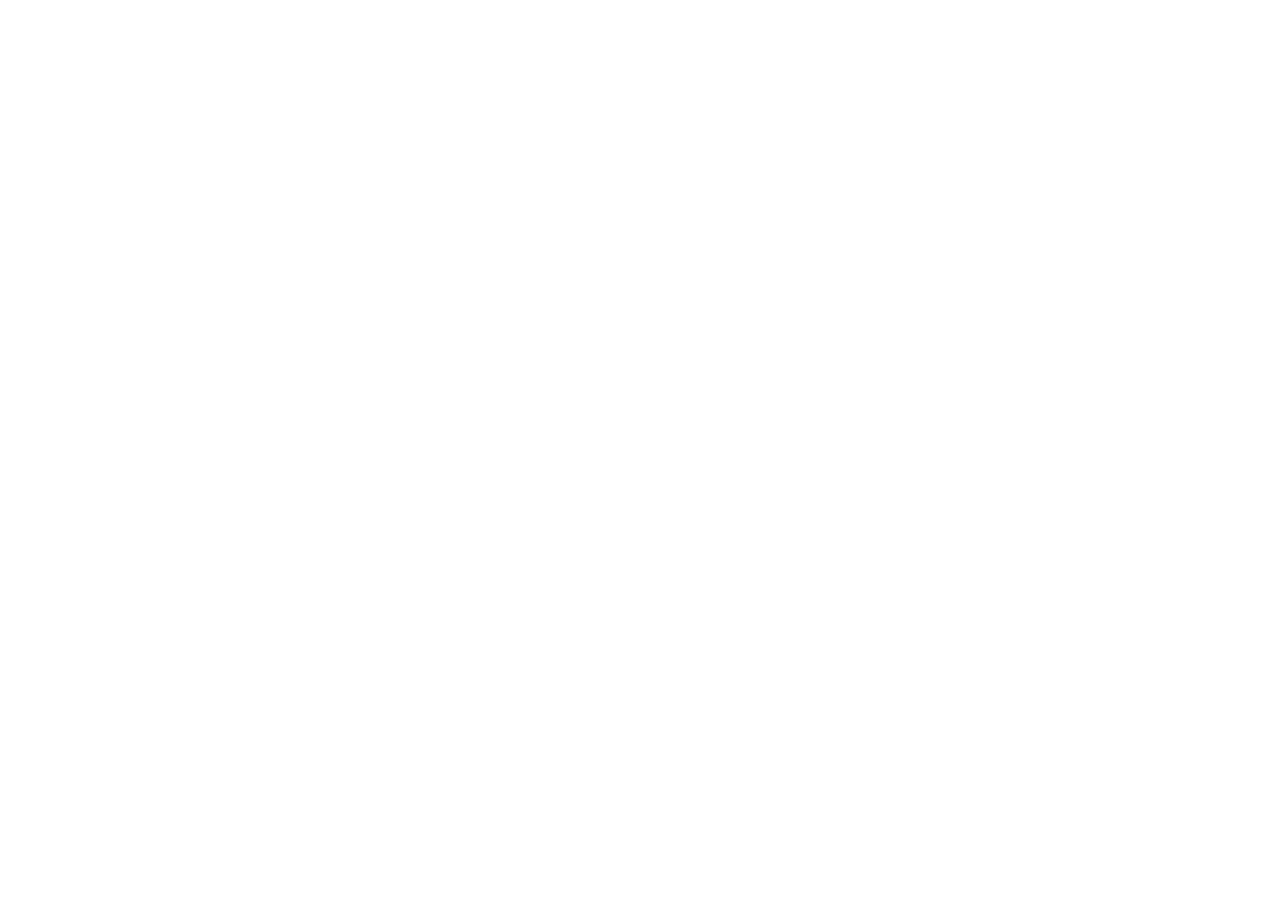
==== index.html @ 79f6e0a3 "init project" ====
<!DOCTYPE html>
<html lang="en">
<head>
    <meta charset="UTF-8">
    <meta name="viewport" content="width=device-width, initial-scale=1.0">
    <meta http-equiv="X-UA-Compatible" content="ie=edge">
    <title>Document</title>
</head>
<body>
    
</body>
</html>
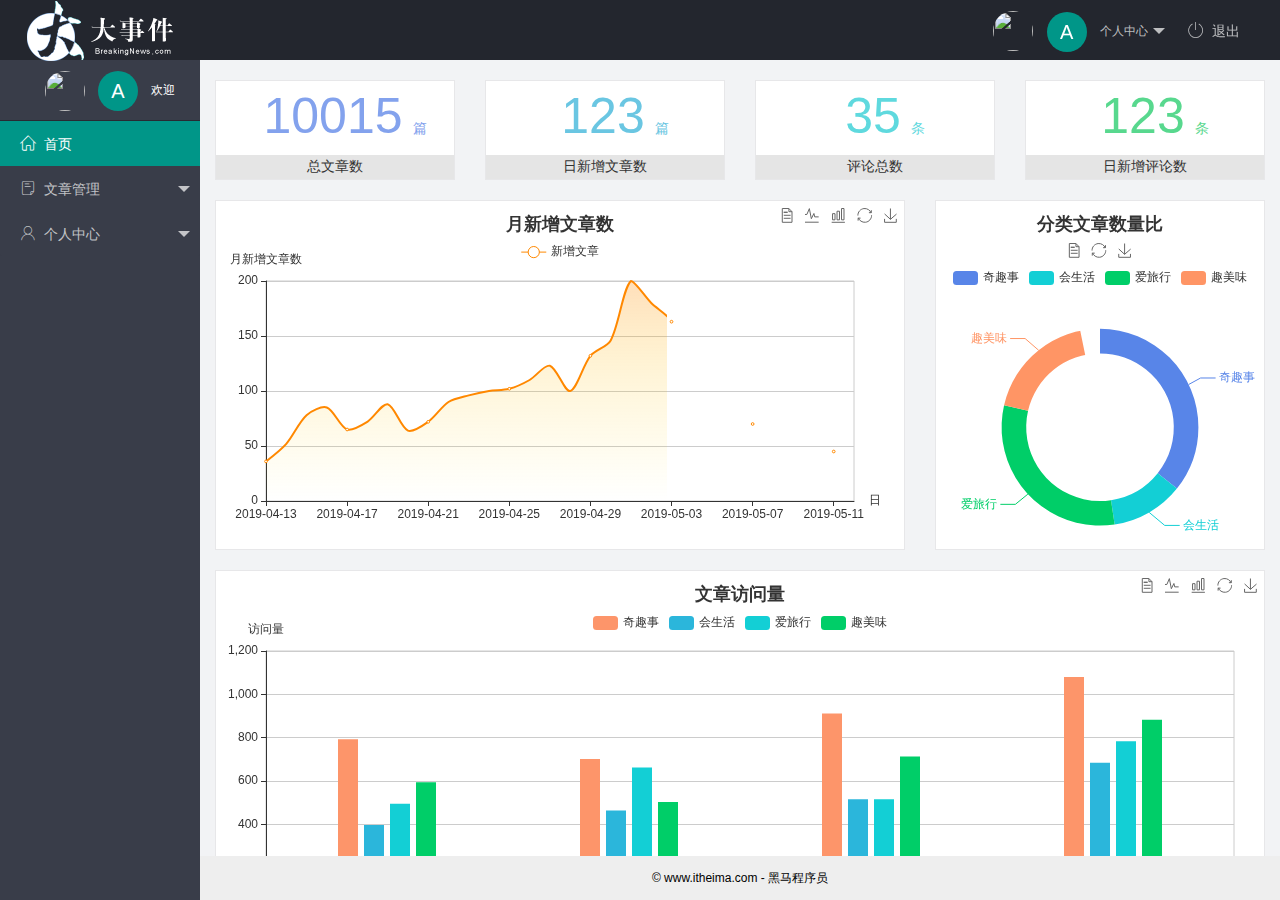
==== commit caa55658: "完成了主页功能的开发" ====
--- a/index.html
+++ b/index.html
@@ -1,12 +1,126 @@
 <!DOCTYPE html>
 <html lang="en">
+
 <head>
     <meta charset="UTF-8">
     <meta name="viewport" content="width=device-width, initial-scale=1.0">
     <meta http-equiv="X-UA-Compatible" content="ie=edge">
-    <title>Document</title>
+    <title>大事件-后台首页</title>
+    <!-- 导入layui的css样式 -->
+    <link rel="stylesheet" href="/assets/lib/layui/css/layui.css">
+    <!-- 导入fonts文件 -->
+    <link rel="stylesheet" href="/assets/fonts/iconfont.css">
+    <!-- 导入自己的css文件 -->
+    <link rel="stylesheet" href="/assets/css/index.css">
+
 </head>
-<body>
-    
+
+<body class="layui-layout-body">
+    <div class="layui-layout layui-layout-admin">
+        <div class="layui-header">
+            <div class="layui-logo">
+                <img src="/assets/images/logo.png" alt="" />
+            </div>
+            <!-- 头部区域（可配合layui已有的水平导航） -->
+            <ul class="layui-nav layui-layout-right">
+                <li class="layui-nav-item">
+                    <a href="javascript:;" class="userinfo">
+                        <img src="http://t.cn/RCzsdCq" class="layui-nav-img">
+                        <span class="text-avatar">A</span> 个人中心
+                    </a>
+                    <dl class="layui-nav-child">
+                        <dd><a href="">基本资料</a></dd>
+                        <dd><a href="">更换头像</a></dd>
+                        <dd><a href="">重置密码</a></dd>
+                    </dl>
+                </li>
+                <li class="layui-nav-item">
+                    <a href="JavaScript:;" id="btnLogout"><span class="iconfont icon-tuichu"></span>退出</a>
+                </li>
+            </ul>
+        </div>
+
+        <div class="layui-side layui-bg-black">
+            <div class="layui-side-scroll">
+                <div class="userinfo">
+                    <img src="http://t.cn/RCzsdCq" class="layui-nav-img">
+                    <span class="text-avatar">A</span>
+                    <span id="welcome">欢迎 </span>
+                </div>
+                <!-- 左侧导航区域（可配合layui已有的垂直导航） -->
+                <ul class="layui-nav layui-nav-tree" lay-shrink="all">
+                    <li class="layui-nav-item layui-this">
+                        <a href="/home/dashboard.html" target="fm">
+                            <span class="iconfont icon-home"></span>首页
+                        </a>
+                    </li>
+                    <li class="layui-nav-item">
+                        <a href="javascript:;">
+                            <span class="iconfont icon-16"></span>文章管理
+                        </a>
+                        <dl class="layui-nav-child">
+                            <dd>
+                                <a href="javascript:;">
+                                    <i class="layui-icon layui-icon-app"></i>文章类别
+                                </a>
+                            </dd>
+                            <dd>
+                                <a href="javascript:;">
+                                    <i class="layui-icon layui-icon-app"></i>文章类别
+                                </a>
+                            </dd>
+                            <dd>
+                                <a href="javascript:;">
+                                    <i class="layui-icon layui-icon-app"></i>发表文章
+                                </a>
+                            </dd>
+                        </dl>
+                    </li>
+                    <li class="layui-nav-item">
+                        <a href="javascript:;">
+                            <span class="iconfont icon-user"></span>个人中心
+                        </a>
+                        <dl class="layui-nav-child">
+                            <dd>
+                                <a href="javascript:;">
+                                    <i class="layui-icon layui-icon-app"></i>基本资料
+                                </a>
+                            </dd>
+                            <dd>
+                                <a href="javascript:;">
+                                    <i class="layui-icon layui-icon-app"></i>更换头像
+                                </a>
+                            </dd>
+                            <dd>
+                                <a href="javascript:;">
+                                    <i class="layui-icon layui-icon-app"></i>重置密码
+                                </a>
+                            </dd>
+                        </dl>
+                    </li>
+                </ul>
+            </div>
+        </div>
+
+        <div class="layui-body">
+            <!-- 内容主体区域 -->
+            <iframe name="fm" src="/home/dashboard.html" frameborder="0"></iframe>
+        </div>
+
+        <div class="layui-footer">
+            <!-- 底部固定区域 -->
+            © www.itheima.com - 黑马程序员
+        </div>
+    </div>
+
+    <!-- 导入layui的js文件 -->
+    <script src="/assets/lib/layui/layui.all.js"></script>
+    <!-- 导入jQuery文件 -->
+    <script src="/assets/lib/jquery.js"></script>
+    <!-- 导入自己封装的baseApi文件 -->
+    <script src="/assets/js/baseApi.js"></script>
+    <!-- 导入自己的js文件 -->
+    <script src="/assets/js/index.js"></script>
 </body>
+
 </html>--- a/assets/lib/layui/css/layui.css
+++ b/assets/lib/layui/css/layui.css
@@ -0,0 +1,2 @@
+/** layui-v2.5.5 MIT License By https://www.layui.com */
+ .layui-inline,img{display:inline-block;vertical-align:middle}h1,h2,h3,h4,h5,h6{font-weight:400}.layui-edge,.layui-header,.layui-inline,.layui-main{position:relative}.layui-body,.layui-edge,.layui-elip{overflow:hidden}.layui-btn,.layui-edge,.layui-inline,img{vertical-align:middle}.layui-btn,.layui-disabled,.layui-icon,.layui-unselect{-moz-user-select:none;-webkit-user-select:none;-ms-user-select:none}.layui-elip,.layui-form-checkbox span,.layui-form-pane .layui-form-label{text-overflow:ellipsis;white-space:nowrap}.layui-breadcrumb,.layui-tree-btnGroup{visibility:hidden}blockquote,body,button,dd,div,dl,dt,form,h1,h2,h3,h4,h5,h6,input,li,ol,p,pre,td,textarea,th,ul{margin:0;padding:0;-webkit-tap-highlight-color:rgba(0,0,0,0)}a:active,a:hover{outline:0}img{border:none}li{list-style:none}table{border-collapse:collapse;border-spacing:0}h4,h5,h6{font-size:100%}button,input,optgroup,option,select,textarea{font-family:inherit;font-size:inherit;font-style:inherit;font-weight:inherit;outline:0}pre{white-space:pre-wrap;white-space:-moz-pre-wrap;white-space:-pre-wrap;white-space:-o-pre-wrap;word-wrap:break-word}body{line-height:24px;font:14px Helvetica Neue,Helvetica,PingFang SC,Tahoma,Arial,sans-serif}hr{height:1px;margin:10px 0;border:0;clear:both}a{color:#333;text-decoration:none}a:hover{color:#777}a cite{font-style:normal;*cursor:pointer}.layui-border-box,.layui-border-box *{box-sizing:border-box}.layui-box,.layui-box *{box-sizing:content-box}.layui-clear{clear:both;*zoom:1}.layui-clear:after{content:'\20';clear:both;*zoom:1;display:block;height:0}.layui-inline{*display:inline;*zoom:1}.layui-edge{display:inline-block;width:0;height:0;border-width:6px;border-style:dashed;border-color:transparent}.layui-edge-top{top:-4px;border-bottom-color:#999;border-bottom-style:solid}.layui-edge-right{border-left-color:#999;border-left-style:solid}.layui-edge-bottom{top:2px;border-top-color:#999;border-top-style:solid}.layui-edge-left{border-right-color:#999;border-right-style:solid}.layui-disabled,.layui-disabled:hover{color:#d2d2d2!important;cursor:not-allowed!important}.layui-circle{border-radius:100%}.layui-show{display:block!important}.layui-hide{display:none!important}@font-face{font-family:layui-icon;src:url(../font/iconfont.eot?v=250);src:url(../font/iconfont.eot?v=250#iefix) format('embedded-opentype'),url(../font/iconfont.woff2?v=250) format('woff2'),url(../font/iconfont.woff?v=250) format('woff'),url(../font/iconfont.ttf?v=250) format('truetype'),url(../font/iconfont.svg?v=250#layui-icon) format('svg')}.layui-icon{font-family:layui-icon!important;font-size:16px;font-style:normal;-webkit-font-smoothing:antialiased;-moz-osx-font-smoothing:grayscale}.layui-icon-reply-fill:before{content:"\e611"}.layui-icon-set-fill:before{content:"\e614"}.layui-icon-menu-fill:before{content:"\e60f"}.layui-icon-search:before{content:"\e615"}.layui-icon-share:before{content:"\e641"}.layui-icon-set-sm:before{content:"\e620"}.layui-icon-engine:before{content:"\e628"}.layui-icon-close:before{content:"\1006"}.layui-icon-close-fill:before{content:"\1007"}.layui-icon-chart-screen:before{content:"\e629"}.layui-icon-star:before{content:"\e600"}.layui-icon-circle-dot:before{content:"\e617"}.layui-icon-chat:before{content:"\e606"}.layui-icon-release:before{content:"\e609"}.layui-icon-list:before{content:"\e60a"}.layui-icon-chart:before{content:"\e62c"}.layui-icon-ok-circle:before{content:"\1005"}.layui-icon-layim-theme:before{content:"\e61b"}.layui-icon-table:before{content:"\e62d"}.layui-icon-right:before{content:"\e602"}.layui-icon-left:before{content:"\e603"}.layui-icon-cart-simple:before{content:"\e698"}.layui-icon-face-cry:before{content:"\e69c"}.layui-icon-face-smile:before{content:"\e6af"}.layui-icon-survey:before{content:"\e6b2"}.layui-icon-tree:before{content:"\e62e"}.layui-icon-upload-circle:before{content:"\e62f"}.layui-icon-add-circle:before{content:"\e61f"}.layui-icon-download-circle:before{content:"\e601"}.layui-icon-templeate-1:before{content:"\e630"}.layui-icon-util:before{content:"\e631"}.layui-icon-face-surprised:before{content:"\e664"}.layui-icon-edit:before{content:"\e642"}.layui-icon-speaker:before{content:"\e645"}.layui-icon-down:before{content:"\e61a"}.layui-icon-file:before{content:"\e621"}.layui-icon-layouts:before{content:"\e632"}.layui-icon-rate-half:before{content:"\e6c9"}.layui-icon-add-circle-fine:before{content:"\e608"}.layui-icon-prev-circle:before{content:"\e633"}.layui-icon-read:before{content:"\e705"}.layui-icon-404:before{content:"\e61c"}.layui-icon-carousel:before{content:"\e634"}.layui-icon-help:before{content:"\e607"}.layui-icon-code-circle:before{content:"\e635"}.layui-icon-water:before{content:"\e636"}.layui-icon-username:before{content:"\e66f"}.layui-icon-find-fill:before{content:"\e670"}.layui-icon-about:before{content:"\e60b"}.layui-icon-location:before{content:"\e715"}.layui-icon-up:before{content:"\e619"}.layui-icon-pause:before{content:"\e651"}.layui-icon-date:before{content:"\e637"}.layui-icon-layim-uploadfile:before{content:"\e61d"}.layui-icon-delete:before{content:"\e640"}.layui-icon-play:before{content:"\e652"}.layui-icon-top:before{content:"\e604"}.layui-icon-friends:before{content:"\e612"}.layui-icon-refresh-3:before{content:"\e9aa"}.layui-icon-ok:before{content:"\e605"}.layui-icon-layer:before{content:"\e638"}.layui-icon-face-smile-fine:before{content:"\e60c"}.layui-icon-dollar:before{content:"\e659"}.layui-icon-group:before{content:"\e613"}.layui-icon-layim-download:before{content:"\e61e"}.layui-icon-picture-fine:before{content:"\e60d"}.layui-icon-link:before{content:"\e64c"}.layui-icon-diamond:before{content:"\e735"}.layui-icon-log:before{content:"\e60e"}.layui-icon-rate-solid:before{content:"\e67a"}.layui-icon-fonts-del:before{content:"\e64f"}.layui-icon-unlink:before{content:"\e64d"}.layui-icon-fonts-clear:before{content:"\e639"}.layui-icon-triangle-r:before{content:"\e623"}.layui-icon-circle:before{content:"\e63f"}.layui-icon-radio:before{content:"\e643"}.layui-icon-align-center:before{content:"\e647"}.layui-icon-align-right:before{content:"\e648"}.layui-icon-align-left:before{content:"\e649"}.layui-icon-loading-1:before{content:"\e63e"}.layui-icon-return:before{content:"\e65c"}.layui-icon-fonts-strong:before{content:"\e62b"}.layui-icon-upload:before{content:"\e67c"}.layui-icon-dialogue:before{content:"\e63a"}.layui-icon-video:before{content:"\e6ed"}.layui-icon-headset:before{content:"\e6fc"}.layui-icon-cellphone-fine:before{content:"\e63b"}.layui-icon-add-1:before{content:"\e654"}.layui-icon-face-smile-b:before{content:"\e650"}.layui-icon-fonts-html:before{content:"\e64b"}.layui-icon-form:before{content:"\e63c"}.layui-icon-cart:before{content:"\e657"}.layui-icon-camera-fill:before{content:"\e65d"}.layui-icon-tabs:before{content:"\e62a"}.layui-icon-fonts-code:before{content:"\e64e"}.layui-icon-fire:before{content:"\e756"}.layui-icon-set:before{content:"\e716"}.layui-icon-fonts-u:before{content:"\e646"}.layui-icon-triangle-d:before{content:"\e625"}.layui-icon-tips:before{content:"\e702"}.layui-icon-picture:before{content:"\e64a"}.layui-icon-more-vertical:before{content:"\e671"}.layui-icon-flag:before{content:"\e66c"}.layui-icon-loading:before{content:"\e63d"}.layui-icon-fonts-i:before{content:"\e644"}.layui-icon-refresh-1:before{content:"\e666"}.layui-icon-rmb:before{content:"\e65e"}.layui-icon-home:before{content:"\e68e"}.layui-icon-user:before{content:"\e770"}.layui-icon-notice:before{content:"\e667"}.layui-icon-login-weibo:before{content:"\e675"}.layui-icon-voice:before{content:"\e688"}.layui-icon-upload-drag:before{content:"\e681"}.layui-icon-login-qq:before{content:"\e676"}.layui-icon-snowflake:before{content:"\e6b1"}.layui-icon-file-b:before{content:"\e655"}.layui-icon-template:before{content:"\e663"}.layui-icon-auz:before{content:"\e672"}.layui-icon-console:before{content:"\e665"}.layui-icon-app:before{content:"\e653"}.layui-icon-prev:before{content:"\e65a"}.layui-icon-website:before{content:"\e7ae"}.layui-icon-next:before{content:"\e65b"}.layui-icon-component:before{content:"\e857"}.layui-icon-more:before{content:"\e65f"}.layui-icon-login-wechat:before{content:"\e677"}.layui-icon-shrink-right:before{content:"\e668"}.layui-icon-spread-left:before{content:"\e66b"}.layui-icon-camera:before{content:"\e660"}.layui-icon-note:before{content:"\e66e"}.layui-icon-refresh:before{content:"\e669"}.layui-icon-female:before{content:"\e661"}.layui-icon-male:before{content:"\e662"}.layui-icon-password:before{content:"\e673"}.layui-icon-senior:before{content:"\e674"}.layui-icon-theme:before{content:"\e66a"}.layui-icon-tread:before{content:"\e6c5"}.layui-icon-praise:before{content:"\e6c6"}.layui-icon-star-fill:before{content:"\e658"}.layui-icon-rate:before{content:"\e67b"}.layui-icon-template-1:before{content:"\e656"}.layui-icon-vercode:before{content:"\e679"}.layui-icon-cellphone:before{content:"\e678"}.layui-icon-screen-full:before{content:"\e622"}.layui-icon-screen-restore:before{content:"\e758"}.layui-icon-cols:before{content:"\e610"}.layui-icon-export:before{content:"\e67d"}.layui-icon-print:before{content:"\e66d"}.layui-icon-slider:before{content:"\e714"}.layui-icon-addition:before{content:"\e624"}.layui-icon-subtraction:before{content:"\e67e"}.layui-icon-service:before{content:"\e626"}.layui-icon-transfer:before{content:"\e691"}.layui-main{width:1140px;margin:0 auto}.layui-header{z-index:1000;height:60px}.layui-header a:hover{transition:all .5s;-webkit-transition:all .5s}.layui-side{position:fixed;left:0;top:0;bottom:0;z-index:999;width:200px;overflow-x:hidden}.layui-side-scroll{position:relative;width:220px;height:100%;overflow-x:hidden}.layui-body{position:absolute;left:200px;right:0;top:0;bottom:0;z-index:998;width:auto;overflow-y:auto;box-sizing:border-box}.layui-layout-body{overflow:hidden}.layui-layout-admin .layui-header{background-color:#23262E}.layui-layout-admin .layui-side{top:60px;width:200px;overflow-x:hidden}.layui-layout-admin .layui-body{position:fixed;top:60px;bottom:44px}.layui-layout-admin .layui-main{width:auto;margin:0 15px}.layui-layout-admin .layui-footer{position:fixed;left:200px;right:0;bottom:0;height:44px;line-height:44px;padding:0 15px;background-color:#eee}.layui-layout-admin .layui-logo{position:absolute;left:0;top:0;width:200px;height:100%;line-height:60px;text-align:center;color:#009688;font-size:16px}.layui-layout-admin .layui-header .layui-nav{background:0 0}.layui-layout-left{position:absolute!important;left:200px;top:0}.layui-layout-right{position:absolute!important;right:0;top:0}.layui-container{position:relative;margin:0 auto;padding:0 15px;box-sizing:border-box}.layui-fluid{position:relative;margin:0 auto;padding:0 15px}.layui-row:after,.layui-row:before{content:'';display:block;clear:both}.layui-col-lg1,.layui-col-lg10,.layui-col-lg11,.layui-col-lg12,.layui-col-lg2,.layui-col-lg3,.layui-col-lg4,.layui-col-lg5,.layui-col-lg6,.layui-col-lg7,.layui-col-lg8,.layui-col-lg9,.layui-col-md1,.layui-col-md10,.layui-col-md11,.layui-col-md12,.layui-col-md2,.layui-col-md3,.layui-col-md4,.layui-col-md5,.layui-col-md6,.layui-col-md7,.layui-col-md8,.layui-col-md9,.layui-col-sm1,.layui-col-sm10,.layui-col-sm11,.layui-col-sm12,.layui-col-sm2,.layui-col-sm3,.layui-col-sm4,.layui-col-sm5,.layui-col-sm6,.layui-col-sm7,.layui-col-sm8,.layui-col-sm9,.layui-col-xs1,.layui-col-xs10,.layui-col-xs11,.layui-col-xs12,.layui-col-xs2,.layui-col-xs3,.layui-col-xs4,.layui-col-xs5,.layui-col-xs6,.layui-col-xs7,.layui-col-xs8,.layui-col-xs9{position:relative;display:block;box-sizing:border-box}.layui-col-xs1,.layui-col-xs10,.layui-col-xs11,.layui-col-xs12,.layui-col-xs2,.layui-col-xs3,.layui-col-xs4,.layui-col-xs5,.layui-col-xs6,.layui-col-xs7,.layui-col-xs8,.layui-col-xs9{float:left}.layui-col-xs1{width:8.33333333%}.layui-col-xs2{width:16.66666667%}.layui-col-xs3{width:25%}.layui-col-xs4{width:33.33333333%}.layui-col-xs5{width:41.66666667%}.layui-col-xs6{width:50%}.layui-col-xs7{width:58.33333333%}.layui-col-xs8{width:66.66666667%}.layui-col-xs9{width:75%}.layui-col-xs10{width:83.33333333%}.layui-col-xs11{width:91.66666667%}.layui-col-xs12{width:100%}.layui-col-xs-offset1{margin-left:8.33333333%}.layui-col-xs-offset2{margin-left:16.66666667%}.layui-col-xs-offset3{margin-left:25%}.layui-col-xs-offset4{margin-left:33.33333333%}.layui-col-xs-offset5{margin-left:41.66666667%}.layui-col-xs-offset6{margin-left:50%}.layui-col-xs-offset7{margin-left:58.33333333%}.layui-col-xs-offset8{margin-left:66.66666667%}.layui-col-xs-offset9{margin-left:75%}.layui-col-xs-offset10{margin-left:83.33333333%}.layui-col-xs-offset11{margin-left:91.66666667%}.layui-col-xs-offset12{margin-left:100%}@media screen and (max-width:768px){.layui-hide-xs{display:none!important}.layui-show-xs-block{display:block!important}.layui-show-xs-inline{display:inline!important}.layui-show-xs-inline-block{display:inline-block!important}}@media screen and (min-width:768px){.layui-container{width:750px}.layui-hide-sm{display:none!important}.layui-show-sm-block{display:block!important}.layui-show-sm-inline{display:inline!important}.layui-show-sm-inline-block{display:inline-block!important}.layui-col-sm1,.layui-col-sm10,.layui-col-sm11,.layui-col-sm12,.layui-col-sm2,.layui-col-sm3,.layui-col-sm4,.layui-col-sm5,.layui-col-sm6,.layui-col-sm7,.layui-col-sm8,.layui-col-sm9{float:left}.layui-col-sm1{width:8.33333333%}.layui-col-sm2{width:16.66666667%}.layui-col-sm3{width:25%}.layui-col-sm4{width:33.33333333%}.layui-col-sm5{width:41.66666667%}.layui-col-sm6{width:50%}.layui-col-sm7{width:58.33333333%}.layui-col-sm8{width:66.66666667%}.layui-col-sm9{width:75%}.layui-col-sm10{width:83.33333333%}.layui-col-sm11{width:91.66666667%}.layui-col-sm12{width:100%}.layui-col-sm-offset1{margin-left:8.33333333%}.layui-col-sm-offset2{margin-left:16.66666667%}.layui-col-sm-offset3{margin-left:25%}.layui-col-sm-offset4{margin-left:33.33333333%}.layui-col-sm-offset5{margin-left:41.66666667%}.layui-col-sm-offset6{margin-left:50%}.layui-col-sm-offset7{margin-left:58.33333333%}.layui-col-sm-offset8{margin-left:66.66666667%}.layui-col-sm-offset9{margin-left:75%}.layui-col-sm-offset10{margin-left:83.33333333%}.layui-col-sm-offset11{margin-left:91.66666667%}.layui-col-sm-offset12{margin-left:100%}}@media screen and (min-width:992px){.layui-container{width:970px}.layui-hide-md{display:none!important}.layui-show-md-block{display:block!important}.layui-show-md-inline{display:inline!important}.layui-show-md-inline-block{display:inline-block!important}.layui-col-md1,.layui-col-md10,.layui-col-md11,.layui-col-md12,.layui-col-md2,.layui-col-md3,.layui-col-md4,.layui-col-md5,.layui-col-md6,.layui-col-md7,.layui-col-md8,.layui-col-md9{float:left}.layui-col-md1{width:8.33333333%}.layui-col-md2{width:16.66666667%}.layui-col-md3{width:25%}.layui-col-md4{width:33.33333333%}.layui-col-md5{width:41.66666667%}.layui-col-md6{width:50%}.layui-col-md7{width:58.33333333%}.layui-col-md8{width:66.66666667%}.layui-col-md9{width:75%}.layui-col-md10{width:83.33333333%}.layui-col-md11{width:91.66666667%}.layui-col-md12{width:100%}.layui-col-md-offset1{margin-left:8.33333333%}.layui-col-md-offset2{margin-left:16.66666667%}.layui-col-md-offset3{margin-left:25%}.layui-col-md-offset4{margin-left:33.33333333%}.layui-col-md-offset5{margin-left:41.66666667%}.layui-col-md-offset6{margin-left:50%}.layui-col-md-offset7{margin-left:58.33333333%}.layui-col-md-offset8{margin-left:66.66666667%}.layui-col-md-offset9{margin-left:75%}.layui-col-md-offset10{margin-left:83.33333333%}.layui-col-md-offset11{margin-left:91.66666667%}.layui-col-md-offset12{margin-left:100%}}@media screen and (min-width:1200px){.layui-container{width:1170px}.layui-hide-lg{display:none!important}.layui-show-lg-block{display:block!important}.layui-show-lg-inline{display:inline!important}.layui-show-lg-inline-block{display:inline-block!important}.layui-col-lg1,.layui-col-lg10,.layui-col-lg11,.layui-col-lg12,.layui-col-lg2,.layui-col-lg3,.layui-col-lg4,.layui-col-lg5,.layui-col-lg6,.layui-col-lg7,.layui-col-lg8,.layui-col-lg9{float:left}.layui-col-lg1{width:8.33333333%}.layui-col-lg2{width:16.66666667%}.layui-col-lg3{width:25%}.layui-col-lg4{width:33.33333333%}.layui-col-lg5{width:41.66666667%}.layui-col-lg6{width:50%}.layui-col-lg7{width:58.33333333%}.layui-col-lg8{width:66.66666667%}.layui-col-lg9{width:75%}.layui-col-lg10{width:83.33333333%}.layui-col-lg11{width:91.66666667%}.layui-col-lg12{width:100%}.layui-col-lg-offset1{margin-left:8.33333333%}.layui-col-lg-offset2{margin-left:16.66666667%}.layui-col-lg-offset3{margin-left:25%}.layui-col-lg-offset4{margin-left:33.33333333%}.layui-col-lg-offset5{margin-left:41.66666667%}.layui-col-lg-offset6{margin-left:50%}.layui-col-lg-offset7{margin-left:58.33333333%}.layui-col-lg-offset8{margin-left:66.66666667%}.layui-col-lg-offset9{margin-left:75%}.layui-col-lg-offset10{margin-left:83.33333333%}.layui-col-lg-offset11{margin-left:91.66666667%}.layui-col-lg-offset12{margin-left:100%}}.layui-col-space1{margin:-.5px}.layui-col-space1>*{padding:.5px}.layui-col-space3{margin:-1.5px}.layui-col-space3>*{padding:1.5px}.layui-col-space5{margin:-2.5px}.layui-col-space5>*{padding:2.5px}.layui-col-space8{margin:-3.5px}.layui-col-space8>*{padding:3.5px}.layui-col-space10{margin:-5px}.layui-col-space10>*{padding:5px}.layui-col-space12{margin:-6px}.layui-col-space12>*{padding:6px}.layui-col-space15{margin:-7.5px}.layui-col-space15>*{padding:7.5px}.layui-col-space18{margin:-9px}.layui-col-space18>*{padding:9px}.layui-col-space20{margin:-10px}.layui-col-space20>*{padding:10px}.layui-col-space22{margin:-11px}.layui-col-space22>*{padding:11px}.layui-col-space25{margin:-12.5px}.layui-col-space25>*{padding:12.5px}.layui-col-space30{margin:-15px}.layui-col-space30>*{padding:15px}.layui-btn,.layui-input,.layui-select,.layui-textarea,.layui-upload-button{outline:0;-webkit-appearance:none;transition:all .3s;-webkit-transition:all .3s;box-sizing:border-box}.layui-elem-quote{margin-bottom:10px;padding:15px;line-height:22px;border-left:5px solid #009688;border-radius:0 2px 2px 0;background-color:#f2f2f2}.layui-quote-nm{border-style:solid;border-width:1px 1px 1px 5px;background:0 0}.layui-elem-field{margin-bottom:10px;padding:0;border-width:1px;border-style:solid}.layui-elem-field legend{margin-left:20px;padding:0 10px;font-size:20px;font-weight:300}.layui-field-title{margin:10px 0 20px;border-width:1px 0 0}.layui-field-box{padding:10px 15px}.layui-field-title .layui-field-box{padding:10px 0}.layui-progress{position:relative;height:6px;border-radius:20px;background-color:#e2e2e2}.layui-progress-bar{position:absolute;left:0;top:0;width:0;max-width:100%;height:6px;border-radius:20px;text-align:right;background-color:#5FB878;transition:all .3s;-webkit-transition:all .3s}.layui-progress-big,.layui-progress-big .layui-progress-bar{height:18px;line-height:18px}.layui-progress-text{position:relative;top:-20px;line-height:18px;font-size:12px;color:#666}.layui-progress-big .layui-progress-text{position:static;padding:0 10px;color:#fff}.layui-collapse{border-width:1px;border-style:solid;border-radius:2px}.layui-colla-content,.layui-colla-item{border-top-width:1px;border-top-style:solid}.layui-colla-item:first-child{border-top:none}.layui-colla-title{position:relative;height:42px;line-height:42px;padding:0 15px 0 35px;color:#333;background-color:#f2f2f2;cursor:pointer;font-size:14px;overflow:hidden}.layui-colla-content{display:none;padding:10px 15px;line-height:22px;color:#666}.layui-colla-icon{position:absolute;left:15px;top:0;font-size:14px}.layui-card{margin-bottom:15px;border-radius:2px;background-color:#fff;box-shadow:0 1px 2px 0 rgba(0,0,0,.05)}.layui-card:last-child{margin-bottom:0}.layui-card-header{position:relative;height:42px;line-height:42px;padding:0 15px;border-bottom:1px solid #f6f6f6;color:#333;border-radius:2px 2px 0 0;font-size:14px}.layui-bg-black,.layui-bg-blue,.layui-bg-cyan,.layui-bg-green,.layui-bg-orange,.layui-bg-red{color:#fff!important}.layui-card-body{position:relative;padding:10px 15px;line-height:24px}.layui-card-body[pad15]{padding:15px}.layui-card-body[pad20]{padding:20px}.layui-card-body .layui-table{margin:5px 0}.layui-card .layui-tab{margin:0}.layui-panel-window{position:relative;padding:15px;border-radius:0;border-top:5px solid #E6E6E6;background-color:#fff}.layui-auxiliar-moving{position:fixed;left:0;right:0;top:0;bottom:0;width:100%;height:100%;background:0 0;z-index:9999999999}.layui-form-label,.layui-form-mid,.layui-form-select,.layui-input-block,.layui-input-inline,.layui-textarea{position:relative}.layui-bg-red{background-color:#FF5722!important}.layui-bg-orange{background-color:#FFB800!important}.layui-bg-green{background-color:#009688!important}.layui-bg-cyan{background-color:#2F4056!important}.layui-bg-blue{background-color:#1E9FFF!important}.layui-bg-black{background-color:#393D49!important}.layui-bg-gray{background-color:#eee!important;color:#666!important}.layui-badge-rim,.layui-colla-content,.layui-colla-item,.layui-collapse,.layui-elem-field,.layui-form-pane .layui-form-item[pane],.layui-form-pane .layui-form-label,.layui-input,.layui-layedit,.layui-layedit-tool,.layui-quote-nm,.layui-select,.layui-tab-bar,.layui-tab-card,.layui-tab-title,.layui-tab-title .layui-this:after,.layui-textarea{border-color:#e6e6e6}.layui-timeline-item:before,hr{background-color:#e6e6e6}.layui-text{line-height:22px;font-size:14px;color:#666}.layui-text h1,.layui-text h2,.layui-text h3{font-weight:500;color:#333}.layui-text h1{font-size:30px}.layui-text h2{font-size:24px}.layui-text h3{font-size:18px}.layui-text a:not(.layui-btn){color:#01AAED}.layui-text a:not(.layui-btn):hover{text-decoration:underline}.layui-text ul{padding:5px 0 5px 15px}.layui-text ul li{margin-top:5px;list-style-type:disc}.layui-text em,.layui-word-aux{color:#999!important;padding:0 5px!important}.layui-btn{display:inline-block;height:38px;line-height:38px;padding:0 18px;background-color:#009688;color:#fff;white-space:nowrap;text-align:center;font-size:14px;border:none;border-radius:2px;cursor:pointer}.layui-btn:hover{opacity:.8;filter:alpha(opacity=80);color:#fff}.layui-btn:active{opacity:1;filter:alpha(opacity=100)}.layui-btn+.layui-btn{margin-left:10px}.layui-btn-container{font-size:0}.layui-btn-container .layui-btn{margin-right:10px;margin-bottom:10px}.layui-btn-container .layui-btn+.layui-btn{margin-left:0}.layui-table .layui-btn-container .layui-btn{margin-bottom:9px}.layui-btn-radius{border-radius:100px}.layui-btn .layui-icon{margin-right:3px;font-size:18px;vertical-align:bottom;vertical-align:middle\9}.layui-btn-primary{border:1px solid #C9C9C9;background-color:#fff;color:#555}.layui-btn-primary:hover{border-color:#009688;color:#333}.layui-btn-normal{background-color:#1E9FFF}.layui-btn-warm{background-color:#FFB800}.layui-btn-danger{background-color:#FF5722}.layui-btn-checked{background-color:#5FB878}.layui-btn-disabled,.layui-btn-disabled:active,.layui-btn-disabled:hover{border:1px solid #e6e6e6;background-color:#FBFBFB;color:#C9C9C9;cursor:not-allowed;opacity:1}.layui-btn-lg{height:44px;line-height:44px;padding:0 25px;font-size:16px}.layui-btn-sm{height:30px;line-height:30px;padding:0 10px;font-size:12px}.layui-btn-sm i{font-size:16px!important}.layui-btn-xs{height:22px;line-height:22px;padding:0 5px;font-size:12px}.layui-btn-xs i{font-size:14px!important}.layui-btn-group{display:inline-block;vertical-align:middle;font-size:0}.layui-btn-group .layui-btn{margin-left:0!important;margin-right:0!important;border-left:1px solid rgba(255,255,255,.5);border-radius:0}.layui-btn-group .layui-btn-primary{border-left:none}.layui-btn-group .layui-btn-primary:hover{border-color:#C9C9C9;color:#009688}.layui-btn-group .layui-btn:first-child{border-left:none;border-radius:2px 0 0 2px}.layui-btn-group .layui-btn-primary:first-child{border-left:1px solid #c9c9c9}.layui-btn-group .layui-btn:last-child{border-radius:0 2px 2px 0}.layui-btn-group .layui-btn+.layui-btn{margin-left:0}.layui-btn-group+.layui-btn-group{margin-left:10px}.layui-btn-fluid{width:100%}.layui-input,.layui-select,.layui-textarea{height:38px;line-height:1.3;line-height:38px\9;border-width:1px;border-style:solid;background-color:#fff;border-radius:2px}.layui-input::-webkit-input-placeholder,.layui-select::-webkit-input-placeholder,.layui-textarea::-webkit-input-placeholder{line-height:1.3}.layui-input,.layui-textarea{display:block;width:100%;padding-left:10px}.layui-input:hover,.layui-textarea:hover{border-color:#D2D2D2!important}.layui-input:focus,.layui-textarea:focus{border-color:#C9C9C9!important}.layui-textarea{min-height:100px;height:auto;line-height:20px;padding:6px 10px;resize:vertical}.layui-select{padding:0 10px}.layui-form input[type=checkbox],.layui-form input[type=radio],.layui-form select{display:none}.layui-form [lay-ignore]{display:initial}.layui-form-item{margin-bottom:15px;clear:both;*zoom:1}.layui-form-item:after{content:'\20';clear:both;*zoom:1;display:block;height:0}.layui-form-label{float:left;display:block;padding:9px 15px;width:80px;font-weight:400;line-height:20px;text-align:right}.layui-form-label-col{display:block;float:none;padding:9px 0;line-height:20px;text-align:left}.layui-form-item .layui-inline{margin-bottom:5px;margin-right:10px}.layui-input-block{margin-left:110px;min-height:36px}.layui-input-inline{display:inline-block;vertical-align:middle}.layui-form-item .layui-input-inline{float:left;width:190px;margin-right:10px}.layui-form-text .layui-input-inline{width:auto}.layui-form-mid{float:left;display:block;padding:9px 0!important;line-height:20px;margin-right:10px}.layui-form-danger+.layui-form-select .layui-input,.layui-form-danger:focus{border-color:#FF5722!important}.layui-form-select .layui-input{padding-right:30px;cursor:pointer}.layui-form-select .layui-edge{position:absolute;right:10px;top:50%;margin-top:-3px;cursor:pointer;border-width:6px;border-top-color:#c2c2c2;border-top-style:solid;transition:all .3s;-webkit-transition:all .3s}.layui-form-select dl{display:none;position:absolute;left:0;top:42px;padding:5px 0;z-index:899;min-width:100%;border:1px solid #d2d2d2;max-height:300px;overflow-y:auto;background-color:#fff;border-radius:2px;box-shadow:0 2px 4px rgba(0,0,0,.12);box-sizing:border-box}.layui-form-select dl dd,.layui-form-select dl dt{padding:0 10px;line-height:36px;white-space:nowrap;overflow:hidden;text-overflow:ellipsis}.layui-form-select dl dt{font-size:12px;color:#999}.layui-form-select dl dd{cursor:pointer}.layui-form-select dl dd:hover{background-color:#f2f2f2;-webkit-transition:.5s all;transition:.5s all}.layui-form-select .layui-select-group dd{padding-left:20px}.layui-form-select dl dd.layui-select-tips{padding-left:10px!important;color:#999}.layui-form-select dl dd.layui-this{background-color:#5FB878;color:#fff}.layui-form-checkbox,.layui-form-select dl dd.layui-disabled{background-color:#fff}.layui-form-selected dl{display:block}.layui-form-checkbox,.layui-form-checkbox *,.layui-form-switch{display:inline-block;vertical-align:middle}.layui-form-selected .layui-edge{margin-top:-9px;-webkit-transform:rotate(180deg);transform:rotate(180deg);margin-top:-3px\9}:root .layui-form-selected .layui-edge{margin-top:-9px\0/IE9}.layui-form-selectup dl{top:auto;bottom:42px}.layui-select-none{margin:5px 0;text-align:center;color:#999}.layui-select-disabled .layui-disabled{border-color:#eee!important}.layui-select-disabled .layui-edge{border-top-color:#d2d2d2}.layui-form-checkbox{position:relative;height:30px;line-height:30px;margin-right:10px;padding-right:30px;cursor:pointer;font-size:0;-webkit-transition:.1s linear;transition:.1s linear;box-sizing:border-box}.layui-form-checkbox span{padding:0 10px;height:100%;font-size:14px;border-radius:2px 0 0 2px;background-color:#d2d2d2;color:#fff;overflow:hidden}.layui-form-checkbox:hover span{background-color:#c2c2c2}.layui-form-checkbox i{position:absolute;right:0;top:0;width:30px;height:28px;border:1px solid #d2d2d2;border-left:none;border-radius:0 2px 2px 0;color:#fff;font-size:20px;text-align:center}.layui-form-checkbox:hover i{border-color:#c2c2c2;color:#c2c2c2}.layui-form-checked,.layui-form-checked:hover{border-color:#5FB878}.layui-form-checked span,.layui-form-checked:hover span{background-color:#5FB878}.layui-form-checked i,.layui-form-checked:hover i{color:#5FB878}.layui-form-item .layui-form-checkbox{margin-top:4px}.layui-form-checkbox[lay-skin=primary]{height:auto!important;line-height:normal!important;min-width:18px;min-height:18px;border:none!important;margin-right:0;padding-left:28px;padding-right:0;background:0 0}.layui-form-checkbox[lay-skin=primary] span{padding-left:0;padding-right:15px;line-height:18px;background:0 0;color:#666}.layui-form-checkbox[lay-skin=primary] i{right:auto;left:0;width:16px;height:16px;line-height:16px;border:1px solid #d2d2d2;font-size:12px;border-radius:2px;background-color:#fff;-webkit-transition:.1s linear;transition:.1s linear}.layui-form-checkbox[lay-skin=primary]:hover i{border-color:#5FB878;color:#fff}.layui-form-checked[lay-skin=primary] i{border-color:#5FB878!important;background-color:#5FB878;color:#fff}.layui-checkbox-disbaled[lay-skin=primary] span{background:0 0!important;color:#c2c2c2}.layui-checkbox-disbaled[lay-skin=primary]:hover i{border-color:#d2d2d2}.layui-form-item .layui-form-checkbox[lay-skin=primary]{margin-top:10px}.layui-form-switch{position:relative;height:22px;line-height:22px;min-width:35px;padding:0 5px;margin-top:8px;border:1px solid #d2d2d2;border-radius:20px;cursor:pointer;background-color:#fff;-webkit-transition:.1s linear;transition:.1s linear}.layui-form-switch i{position:absolute;left:5px;top:3px;width:16px;height:16px;border-radius:20px;background-color:#d2d2d2;-webkit-transition:.1s linear;transition:.1s linear}.layui-form-switch em{position:relative;top:0;width:25px;margin-left:21px;padding:0!important;text-align:center!important;color:#999!important;font-style:normal!important;font-size:12px}.layui-form-onswitch{border-color:#5FB878;background-color:#5FB878}.layui-checkbox-disbaled,.layui-checkbox-disbaled i{border-color:#e2e2e2!important}.layui-form-onswitch i{left:100%;margin-left:-21px;background-color:#fff}.layui-form-onswitch em{margin-left:5px;margin-right:21px;color:#fff!important}.layui-checkbox-disbaled span{background-color:#e2e2e2!important}.layui-checkbox-disbaled:hover i{color:#fff!important}[lay-radio]{display:none}.layui-form-radio,.layui-form-radio *{display:inline-block;vertical-align:middle}.layui-form-radio{line-height:28px;margin:6px 10px 0 0;padding-right:10px;cursor:pointer;font-size:0}.layui-form-radio *{font-size:14px}.layui-form-radio>i{margin-right:8px;font-size:22px;color:#c2c2c2}.layui-form-radio>i:hover,.layui-form-radioed>i{color:#5FB878}.layui-radio-disbaled>i{color:#e2e2e2!important}.layui-form-pane .layui-form-label{width:110px;padding:8px 15px;height:38px;line-height:20px;border-width:1px;border-style:solid;border-radius:2px 0 0 2px;text-align:center;background-color:#FBFBFB;overflow:hidden;box-sizing:border-box}.layui-form-pane .layui-input-inline{margin-left:-1px}.layui-form-pane .layui-input-block{margin-left:110px;left:-1px}.layui-form-pane .layui-input{border-radius:0 2px 2px 0}.layui-form-pane .layui-form-text .layui-form-label{float:none;width:100%;border-radius:2px;box-sizing:border-box;text-align:left}.layui-form-pane .layui-form-text .layui-input-inline{display:block;margin:0;top:-1px;clear:both}.layui-form-pane .layui-form-text .layui-input-block{margin:0;left:0;top:-1px}.layui-form-pane .layui-form-text .layui-textarea{min-height:100px;border-radius:0 0 2px 2px}.layui-form-pane .layui-form-checkbox{margin:4px 0 4px 10px}.layui-form-pane .layui-form-radio,.layui-form-pane .layui-form-switch{margin-top:6px;margin-left:10px}.layui-form-pane .layui-form-item[pane]{position:relative;border-width:1px;border-style:solid}.layui-form-pane .layui-form-item[pane] .layui-form-label{position:absolute;left:0;top:0;height:100%;border-width:0 1px 0 0}.layui-form-pane .layui-form-item[pane] .layui-input-inline{margin-left:110px}@media screen and (max-width:450px){.layui-form-item .layui-form-label{text-overflow:ellipsis;overflow:hidden;white-space:nowrap}.layui-form-item .layui-inline{display:block;margin-right:0;margin-bottom:20px;clear:both}.layui-form-item .layui-inline:after{content:'\20';clear:both;display:block;height:0}.layui-form-item .layui-input-inline{display:block;float:none;left:-3px;width:auto;margin:0 0 10px 112px}.layui-form-item .layui-input-inline+.layui-form-mid{margin-left:110px;top:-5px;padding:0}.layui-form-item .layui-form-checkbox{margin-right:5px;margin-bottom:5px}}.layui-layedit{border-width:1px;border-style:solid;border-radius:2px}.layui-layedit-tool{padding:3px 5px;border-bottom-width:1px;border-bottom-style:solid;font-size:0}.layedit-tool-fixed{position:fixed;top:0;border-top:1px solid #e2e2e2}.layui-layedit-tool .layedit-tool-mid,.layui-layedit-tool .layui-icon{display:inline-block;vertical-align:middle;text-align:center;font-size:14px}.layui-layedit-tool .layui-icon{position:relative;width:32px;height:30px;line-height:30px;margin:3px 5px;color:#777;cursor:pointer;border-radius:2px}.layui-layedit-tool .layui-icon:hover{color:#393D49}.layui-layedit-tool .layui-icon:active{color:#000}.layui-layedit-tool .layedit-tool-active{background-color:#e2e2e2;color:#000}.layui-layedit-tool .layui-disabled,.layui-layedit-tool .layui-disabled:hover{color:#d2d2d2;cursor:not-allowed}.layui-layedit-tool .layedit-tool-mid{width:1px;height:18px;margin:0 10px;background-color:#d2d2d2}.layedit-tool-html{width:50px!important;font-size:30px!important}.layedit-tool-b,.layedit-tool-code,.layedit-tool-help{font-size:16px!important}.layedit-tool-d,.layedit-tool-face,.layedit-tool-image,.layedit-tool-unlink{font-size:18px!important}.layedit-tool-image input{position:absolute;font-size:0;left:0;top:0;width:100%;height:100%;opacity:.01;filter:Alpha(opacity=1);cursor:pointer}.layui-layedit-iframe iframe{display:block;width:100%}#LAY_layedit_code{overflow:hidden}.layui-laypage{display:inline-block;*display:inline;*zoom:1;vertical-align:middle;margin:10px 0;font-size:0}.layui-laypage>a:first-child,.layui-laypage>a:first-child em{border-radius:2px 0 0 2px}.layui-laypage>a:last-child,.layui-laypage>a:last-child em{border-radius:0 2px 2px 0}.layui-laypage>:first-child{margin-left:0!important}.layui-laypage>:last-child{margin-right:0!important}.layui-laypage a,.layui-laypage button,.layui-laypage input,.layui-laypage select,.layui-laypage span{border:1px solid #e2e2e2}.layui-laypage a,.layui-laypage span{display:inline-block;*display:inline;*zoom:1;vertical-align:middle;padding:0 15px;height:28px;line-height:28px;margin:0 -1px 5px 0;background-color:#fff;color:#333;font-size:12px}.layui-flow-more a *,.layui-laypage input,.layui-table-view select[lay-ignore]{display:inline-block}.layui-laypage a:hover{color:#009688}.layui-laypage em{font-style:normal}.layui-laypage .layui-laypage-spr{color:#999;font-weight:700}.layui-laypage a{text-decoration:none}.layui-laypage .layui-laypage-curr{position:relative}.layui-laypage .layui-laypage-curr em{position:relative;color:#fff}.layui-laypage .layui-laypage-curr .layui-laypage-em{position:absolute;left:-1px;top:-1px;padding:1px;width:100%;height:100%;background-color:#009688}.layui-laypage-em{border-radius:2px}.layui-laypage-next em,.layui-laypage-prev em{font-family:Sim sun;font-size:16px}.layui-laypage .layui-laypage-count,.layui-laypage .layui-laypage-limits,.layui-laypage .layui-laypage-refresh,.layui-laypage .layui-laypage-skip{margin-left:10px;margin-right:10px;padding:0;border:none}.layui-laypage .layui-laypage-limits,.layui-laypage .layui-laypage-refresh{vertical-align:top}.layui-laypage .layui-laypage-refresh i{font-size:18px;cursor:pointer}.layui-laypage select{height:22px;padding:3px;border-radius:2px;cursor:pointer}.layui-laypage .layui-laypage-skip{height:30px;line-height:30px;color:#999}.layui-laypage button,.layui-laypage input{height:30px;line-height:30px;border-radius:2px;vertical-align:top;background-color:#fff;box-sizing:border-box}.layui-laypage input{width:40px;margin:0 10px;padding:0 3px;text-align:center}.layui-laypage input:focus,.layui-laypage select:focus{border-color:#009688!important}.layui-laypage button{margin-left:10px;padding:0 10px;cursor:pointer}.layui-table,.layui-table-view{margin:10px 0}.layui-flow-more{margin:10px 0;text-align:center;color:#999;font-size:14px}.layui-flow-more a{height:32px;line-height:32px}.layui-flow-more a *{vertical-align:top}.layui-flow-more a cite{padding:0 20px;border-radius:3px;background-color:#eee;color:#333;font-style:normal}.layui-flow-more a cite:hover{opacity:.8}.layui-flow-more a i{font-size:30px;color:#737383}.layui-table{width:100%;background-color:#fff;color:#666}.layui-table tr{transition:all .3s;-webkit-transition:all .3s}.layui-table th{text-align:left;font-weight:400}.layui-table tbody tr:hover,.layui-table thead tr,.layui-table-click,.layui-table-header,.layui-table-hover,.layui-table-mend,.layui-table-patch,.layui-table-tool,.layui-table-total,.layui-table-total tr,.layui-table[lay-even] tr:nth-child(even){background-color:#f2f2f2}.layui-table td,.layui-table th,.layui-table-col-set,.layui-table-fixed-r,.layui-table-grid-down,.layui-table-header,.layui-table-page,.layui-table-tips-main,.layui-table-tool,.layui-table-total,.layui-table-view,.layui-table[lay-skin=line],.layui-table[lay-skin=row]{border-width:1px;border-style:solid;border-color:#e6e6e6}.layui-table td,.layui-table th{position:relative;padding:9px 15px;min-height:20px;line-height:20px;font-size:14px}.layui-table[lay-skin=line] td,.layui-table[lay-skin=line] th{border-width:0 0 1px}.layui-table[lay-skin=row] td,.layui-table[lay-skin=row] th{border-width:0 1px 0 0}.layui-table[lay-skin=nob] td,.layui-table[lay-skin=nob] th{border:none}.layui-table img{max-width:100px}.layui-table[lay-size=lg] td,.layui-table[lay-size=lg] th{padding:15px 30px}.layui-table-view .layui-table[lay-size=lg] .layui-table-cell{height:40px;line-height:40px}.layui-table[lay-size=sm] td,.layui-table[lay-size=sm] th{font-size:12px;padding:5px 10px}.layui-table-view .layui-table[lay-size=sm] .layui-table-cell{height:20px;line-height:20px}.layui-table[lay-data]{display:none}.layui-table-box{position:relative;overflow:hidden}.layui-table-view .layui-table{position:relative;width:auto;margin:0}.layui-table-view .layui-table[lay-skin=line]{border-width:0 1px 0 0}.layui-table-view .layui-table[lay-skin=row]{border-width:0 0 1px}.layui-table-view .layui-table td,.layui-table-view .layui-table th{padding:5px 0;border-top:none;border-left:none}.layui-table-view .layui-table th.layui-unselect .layui-table-cell span{cursor:pointer}.layui-table-view .layui-table td{cursor:default}.layui-table-view .layui-table td[data-edit=text]{cursor:text}.layui-table-view .layui-form-checkbox[lay-skin=primary] i{width:18px;height:18px}.layui-table-view .layui-form-radio{line-height:0;padding:0}.layui-table-view .layui-form-radio>i{margin:0;font-size:20px}.layui-table-init{position:absolute;left:0;top:0;width:100%;height:100%;text-align:center;z-index:110}.layui-table-init .layui-icon{position:absolute;left:50%;top:50%;margin:-15px 0 0 -15px;font-size:30px;color:#c2c2c2}.layui-table-header{border-width:0 0 1px;overflow:hidden}.layui-table-header .layui-table{margin-bottom:-1px}.layui-table-tool .layui-inline[lay-event]{position:relative;width:26px;height:26px;padding:5px;line-height:16px;margin-right:10px;text-align:center;color:#333;border:1px solid #ccc;cursor:pointer;-webkit-transition:.5s all;transition:.5s all}.layui-table-tool .layui-inline[lay-event]:hover{border:1px solid #999}.layui-table-tool-temp{padding-right:120px}.layui-table-tool-self{position:absolute;right:17px;top:10px}.layui-table-tool .layui-table-tool-self .layui-inline[lay-event]{margin:0 0 0 10px}.layui-table-tool-panel{position:absolute;top:29px;left:-1px;padding:5px 0;min-width:150px;min-height:40px;border:1px solid #d2d2d2;text-align:left;overflow-y:auto;background-color:#fff;box-shadow:0 2px 4px rgba(0,0,0,.12)}.layui-table-cell,.layui-table-tool-panel li{overflow:hidden;text-overflow:ellipsis;white-space:nowrap}.layui-table-tool-panel li{padding:0 10px;line-height:30px;-webkit-transition:.5s all;transition:.5s all}.layui-table-tool-panel li .layui-form-checkbox[lay-skin=primary]{width:100%;padding-left:28px}.layui-table-tool-panel li:hover{background-color:#f2f2f2}.layui-table-tool-panel li .layui-form-checkbox[lay-skin=primary] i{position:absolute;left:0;top:0}.layui-table-tool-panel li .layui-form-checkbox[lay-skin=primary] span{padding:0}.layui-table-tool .layui-table-tool-self .layui-table-tool-panel{left:auto;right:-1px}.layui-table-col-set{position:absolute;right:0;top:0;width:20px;height:100%;border-width:0 0 0 1px;background-color:#fff}.layui-table-sort{width:10px;height:20px;margin-left:5px;cursor:pointer!important}.layui-table-sort .layui-edge{position:absolute;left:5px;border-width:5px}.layui-table-sort .layui-table-sort-asc{top:3px;border-top:none;border-bottom-style:solid;border-bottom-color:#b2b2b2}.layui-table-sort .layui-table-sort-asc:hover{border-bottom-color:#666}.layui-table-sort .layui-table-sort-desc{bottom:5px;border-bottom:none;border-top-style:solid;border-top-color:#b2b2b2}.layui-table-sort .layui-table-sort-desc:hover{border-top-color:#666}.layui-table-sort[lay-sort=asc] .layui-table-sort-asc{border-bottom-color:#000}.layui-table-sort[lay-sort=desc] .layui-table-sort-desc{border-top-color:#000}.layui-table-cell{height:28px;line-height:28px;padding:0 15px;position:relative;box-sizing:border-box}.layui-table-cell .layui-form-checkbox[lay-skin=primary]{top:-1px;padding:0}.layui-table-cell .layui-table-link{color:#01AAED}.laytable-cell-checkbox,.laytable-cell-numbers,.laytable-cell-radio,.laytable-cell-space{padding:0;text-align:center}.layui-table-body{position:relative;overflow:auto;margin-right:-1px;margin-bottom:-1px}.layui-table-body .layui-none{line-height:26px;padding:15px;text-align:center;color:#999}.layui-table-fixed{position:absolute;left:0;top:0;z-index:101}.layui-table-fixed .layui-table-body{overflow:hidden}.layui-table-fixed-l{box-shadow:0 -1px 8px rgba(0,0,0,.08)}.layui-table-fixed-r{left:auto;right:-1px;border-width:0 0 0 1px;box-shadow:-1px 0 8px rgba(0,0,0,.08)}.layui-table-fixed-r .layui-table-header{position:relative;overflow:visible}.layui-table-mend{position:absolute;right:-49px;top:0;height:100%;width:50px}.layui-table-tool{position:relative;z-index:890;width:100%;min-height:50px;line-height:30px;padding:10px 15px;border-width:0 0 1px}.layui-table-tool .layui-btn-container{margin-bottom:-10px}.layui-table-page,.layui-table-total{border-width:1px 0 0;margin-bottom:-1px;overflow:hidden}.layui-table-page{position:relative;width:100%;padding:7px 7px 0;height:41px;font-size:12px;white-space:nowrap}.layui-table-page>div{height:26px}.layui-table-page .layui-laypage{margin:0}.layui-table-page .layui-laypage a,.layui-table-page .layui-laypage span{height:26px;line-height:26px;margin-bottom:10px;border:none;background:0 0}.layui-table-page .layui-laypage a,.layui-table-page .layui-laypage span.layui-laypage-curr{padding:0 12px}.layui-table-page .layui-laypage span{margin-left:0;padding:0}.layui-table-page .layui-laypage .layui-laypage-prev{margin-left:-7px!important}.layui-table-page .layui-laypage .layui-laypage-curr .layui-laypage-em{left:0;top:0;padding:0}.layui-table-page .layui-laypage button,.layui-table-page .layui-laypage input{height:26px;line-height:26px}.layui-table-page .layui-laypage input{width:40px}.layui-table-page .layui-laypage button{padding:0 10px}.layui-table-page select{height:18px}.layui-table-patch .layui-table-cell{padding:0;width:30px}.layui-table-edit{position:absolute;left:0;top:0;width:100%;height:100%;padding:0 14px 1px;border-radius:0;box-shadow:1px 1px 20px rgba(0,0,0,.15)}.layui-table-edit:focus{border-color:#5FB878!important}select.layui-table-edit{padding:0 0 0 10px;border-color:#C9C9C9}.layui-table-view .layui-form-checkbox,.layui-table-view .layui-form-radio,.layui-table-view .layui-form-switch{top:0;margin:0;box-sizing:content-box}.layui-table-view .layui-form-checkbox{top:-1px;height:26px;line-height:26px}.layui-table-view .layui-form-checkbox i{height:26px}.layui-table-grid .layui-table-cell{overflow:visible}.layui-table-grid-down{position:absolute;top:0;right:0;width:26px;height:100%;padding:5px 0;border-width:0 0 0 1px;text-align:center;background-color:#fff;color:#999;cursor:pointer}.layui-table-grid-down .layui-icon{position:absolute;top:50%;left:50%;margin:-8px 0 0 -8px}.layui-table-grid-down:hover{background-color:#fbfbfb}body .layui-table-tips .layui-layer-content{background:0 0;padding:0;box-shadow:0 1px 6px rgba(0,0,0,.12)}.layui-table-tips-main{margin:-44px 0 0 -1px;max-height:150px;padding:8px 15px;font-size:14px;overflow-y:scroll;background-color:#fff;color:#666}.layui-table-tips-c{position:absolute;right:-3px;top:-13px;width:20px;height:20px;padding:3px;cursor:pointer;background-color:#666;border-radius:50%;color:#fff}.layui-table-tips-c:hover{background-color:#777}.layui-table-tips-c:before{position:relative;right:-2px}.layui-upload-file{display:none!important;opacity:.01;filter:Alpha(opacity=1)}.layui-upload-drag,.layui-upload-form,.layui-upload-wrap{display:inline-block}.layui-upload-list{margin:10px 0}.layui-upload-choose{padding:0 10px;color:#999}.layui-upload-drag{position:relative;padding:30px;border:1px dashed #e2e2e2;background-color:#fff;text-align:center;cursor:pointer;color:#999}.layui-upload-drag .layui-icon{font-size:50px;color:#009688}.layui-upload-drag[lay-over]{border-color:#009688}.layui-upload-iframe{position:absolute;width:0;height:0;border:0;visibility:hidden}.layui-upload-wrap{position:relative;vertical-align:middle}.layui-upload-wrap .layui-upload-file{display:block!important;position:absolute;left:0;top:0;z-index:10;font-size:100px;width:100%;height:100%;opacity:.01;filter:Alpha(opacity=1);cursor:pointer}.layui-transfer-active,.layui-transfer-box{display:inline-block;vertical-align:middle}.layui-transfer-box,.layui-transfer-header,.layui-transfer-search{border-width:0;border-style:solid;border-color:#e6e6e6}.layui-transfer-box{position:relative;border-width:1px;width:200px;height:360px;border-radius:2px;background-color:#fff}.layui-transfer-box .layui-form-checkbox{width:100%;margin:0!important}.layui-transfer-header{height:38px;line-height:38px;padding:0 10px;border-bottom-width:1px}.layui-transfer-search{position:relative;padding:10px;border-bottom-width:1px}.layui-transfer-search .layui-input{height:32px;padding-left:30px;font-size:12px}.layui-transfer-search .layui-icon-search{position:absolute;left:20px;top:50%;margin-top:-8px;color:#666}.layui-transfer-active{margin:0 15px}.layui-transfer-active .layui-btn{display:block;margin:0;padding:0 15px;background-color:#5FB878;border-color:#5FB878;color:#fff}.layui-transfer-active .layui-btn-disabled{background-color:#FBFBFB;border-color:#e6e6e6;color:#C9C9C9}.layui-transfer-active .layui-btn:first-child{margin-bottom:15px}.layui-transfer-active .layui-btn .layui-icon{margin:0;font-size:14px!important}.layui-transfer-data{padding:5px 0;overflow:auto}.layui-transfer-data li{height:32px;line-height:32px;padding:0 10px}.layui-transfer-data li:hover{background-color:#f2f2f2;transition:.5s all}.layui-transfer-data .layui-none{padding:15px 10px;text-align:center;color:#999}.layui-nav{position:relative;padding:0 20px;background-color:#393D49;color:#fff;border-radius:2px;font-size:0;box-sizing:border-box}.layui-nav *{font-size:14px}.layui-nav .layui-nav-item{position:relative;display:inline-block;*display:inline;*zoom:1;vertical-align:middle;line-height:60px}.layui-nav .layui-nav-item a{display:block;padding:0 20px;color:#fff;color:rgba(255,255,255,.7);transition:all .3s;-webkit-transition:all .3s}.layui-nav .layui-this:after,.layui-nav-bar,.layui-nav-tree .layui-nav-itemed:after{position:absolute;left:0;top:0;width:0;height:5px;background-color:#5FB878;transition:all .2s;-webkit-transition:all .2s}.layui-nav-bar{z-index:1000}.layui-nav .layui-nav-item a:hover,.layui-nav .layui-this a{color:#fff}.layui-nav .layui-this:after{content:'';top:auto;bottom:0;width:100%}.layui-nav-img{width:30px;height:30px;margin-right:10px;border-radius:50%}.layui-nav .layui-nav-more{content:'';width:0;height:0;border-style:solid dashed dashed;border-color:#fff transparent transparent;overflow:hidden;cursor:pointer;transition:all .2s;-webkit-transition:all .2s;position:absolute;top:50%;right:3px;margin-top:-3px;border-width:6px;border-top-color:rgba(255,255,255,.7)}.layui-nav .layui-nav-mored,.layui-nav-itemed>a .layui-nav-more{margin-top:-9px;border-style:dashed dashed solid;border-color:transparent transparent #fff}.layui-nav-child{display:none;position:absolute;left:0;top:65px;min-width:100%;line-height:36px;padding:5px 0;box-shadow:0 2px 4px rgba(0,0,0,.12);border:1px solid #d2d2d2;background-color:#fff;z-index:100;border-radius:2px;white-space:nowrap}.layui-nav .layui-nav-child a{color:#333}.layui-nav .layui-nav-child a:hover{background-color:#f2f2f2;color:#000}.layui-nav-child dd{position:relative}.layui-nav .layui-nav-child dd.layui-this a,.layui-nav-child dd.layui-this{background-color:#5FB878;color:#fff}.layui-nav-child dd.layui-this:after{display:none}.layui-nav-tree{width:200px;padding:0}.layui-nav-tree .layui-nav-item{display:block;width:100%;line-height:45px}.layui-nav-tree .layui-nav-item a{position:relative;height:45px;line-height:45px;text-overflow:ellipsis;overflow:hidden;white-space:nowrap}.layui-nav-tree .layui-nav-item a:hover{background-color:#4E5465}.layui-nav-tree .layui-nav-bar{width:5px;height:0;background-color:#009688}.layui-nav-tree .layui-nav-child dd.layui-this,.layui-nav-tree .layui-nav-child dd.layui-this a,.layui-nav-tree .layui-this,.layui-nav-tree .layui-this>a,.layui-nav-tree .layui-this>a:hover{background-color:#009688;color:#fff}.layui-nav-tree .layui-this:after{display:none}.layui-nav-itemed>a,.layui-nav-tree .layui-nav-title a,.layui-nav-tree .layui-nav-title a:hover{color:#fff!important}.layui-nav-tree .layui-nav-child{position:relative;z-index:0;top:0;border:none;box-shadow:none}.layui-nav-tree .layui-nav-child a{height:40px;line-height:40px;color:#fff;color:rgba(255,255,255,.7)}.layui-nav-tree .layui-nav-child,.layui-nav-tree .layui-nav-child a:hover{background:0 0;color:#fff}.layui-nav-tree .layui-nav-more{right:10px}.layui-nav-itemed>.layui-nav-child{display:block;padding:0;background-color:rgba(0,0,0,.3)!important}.layui-nav-itemed>.layui-nav-child>.layui-this>.layui-nav-child{display:block}.layui-nav-side{position:fixed;top:0;bottom:0;left:0;overflow-x:hidden;z-index:999}.layui-bg-blue .layui-nav-bar,.layui-bg-blue .layui-nav-itemed:after,.layui-bg-blue .layui-this:after{background-color:#93D1FF}.layui-bg-blue .layui-nav-child dd.layui-this{background-color:#1E9FFF}.layui-bg-blue .layui-nav-itemed>a,.layui-nav-tree.layui-bg-blue .layui-nav-title a,.layui-nav-tree.layui-bg-blue .layui-nav-title a:hover{background-color:#007DDB!important}.layui-breadcrumb{font-size:0}.layui-breadcrumb>*{font-size:14px}.layui-breadcrumb a{color:#999!important}.layui-breadcrumb a:hover{color:#5FB878!important}.layui-breadcrumb a cite{color:#666;font-style:normal}.layui-breadcrumb span[lay-separator]{margin:0 10px;color:#999}.layui-tab{margin:10px 0;text-align:left!important}.layui-tab[overflow]>.layui-tab-title{overflow:hidden}.layui-tab-title{position:relative;left:0;height:40px;white-space:nowrap;font-size:0;border-bottom-width:1px;border-bottom-style:solid;transition:all .2s;-webkit-transition:all .2s}.layui-tab-title li{display:inline-block;*display:inline;*zoom:1;vertical-align:middle;font-size:14px;transition:all .2s;-webkit-transition:all .2s;position:relative;line-height:40px;min-width:65px;padding:0 15px;text-align:center;cursor:pointer}.layui-tab-title li a{display:block}.layui-tab-title .layui-this{color:#000}.layui-tab-title .layui-this:after{position:absolute;left:0;top:0;content:'';width:100%;height:41px;border-width:1px;border-style:solid;border-bottom-color:#fff;border-radius:2px 2px 0 0;box-sizing:border-box;pointer-events:none}.layui-tab-bar{position:absolute;right:0;top:0;z-index:10;width:30px;height:39px;line-height:39px;border-width:1px;border-style:solid;border-radius:2px;text-align:center;background-color:#fff;cursor:pointer}.layui-tab-bar .layui-icon{position:relative;display:inline-block;top:3px;transition:all .3s;-webkit-transition:all .3s}.layui-tab-item{display:none}.layui-tab-more{padding-right:30px;height:auto!important;white-space:normal!important}.layui-tab-more li.layui-this:after{border-bottom-color:#e2e2e2;border-radius:2px}.layui-tab-more .layui-tab-bar .layui-icon{top:-2px;top:3px\9;-webkit-transform:rotate(180deg);transform:rotate(180deg)}:root .layui-tab-more .layui-tab-bar .layui-icon{top:-2px\0/IE9}.layui-tab-content{padding:10px}.layui-tab-title li .layui-tab-close{position:relative;display:inline-block;width:18px;height:18px;line-height:20px;margin-left:8px;top:1px;text-align:center;font-size:14px;color:#c2c2c2;transition:all .2s;-webkit-transition:all .2s}.layui-tab-title li .layui-tab-close:hover{border-radius:2px;background-color:#FF5722;color:#fff}.layui-tab-brief>.layui-tab-title .layui-this{color:#009688}.layui-tab-brief>.layui-tab-more li.layui-this:after,.layui-tab-brief>.layui-tab-title .layui-this:after{border:none;border-radius:0;border-bottom:2px solid #5FB878}.layui-tab-brief[overflow]>.layui-tab-title .layui-this:after{top:-1px}.layui-tab-card{border-width:1px;border-style:solid;border-radius:2px;box-shadow:0 2px 5px 0 rgba(0,0,0,.1)}.layui-tab-card>.layui-tab-title{background-color:#f2f2f2}.layui-tab-card>.layui-tab-title li{margin-right:-1px;margin-left:-1px}.layui-tab-card>.layui-tab-title .layui-this{background-color:#fff}.layui-tab-card>.layui-tab-title .layui-this:after{border-top:none;border-width:1px;border-bottom-color:#fff}.layui-tab-card>.layui-tab-title .layui-tab-bar{height:40px;line-height:40px;border-radius:0;border-top:none;border-right:none}.layui-tab-card>.layui-tab-more .layui-this{background:0 0;color:#5FB878}.layui-tab-card>.layui-tab-more .layui-this:after{border:none}.layui-timeline{padding-left:5px}.layui-timeline-item{position:relative;padding-bottom:20px}.layui-timeline-axis{position:absolute;left:-5px;top:0;z-index:10;width:20px;height:20px;line-height:20px;background-color:#fff;color:#5FB878;border-radius:50%;text-align:center;cursor:pointer}.layui-timeline-axis:hover{color:#FF5722}.layui-timeline-item:before{content:'';position:absolute;left:5px;top:0;z-index:0;width:1px;height:100%}.layui-timeline-item:last-child:before{display:none}.layui-timeline-item:first-child:before{display:block}.layui-timeline-content{padding-left:25px}.layui-timeline-title{position:relative;margin-bottom:10px}.layui-badge,.layui-badge-dot,.layui-badge-rim{position:relative;display:inline-block;padding:0 6px;font-size:12px;text-align:center;background-color:#FF5722;color:#fff;border-radius:2px}.layui-badge{height:18px;line-height:18px}.layui-badge-dot{width:8px;height:8px;padding:0;border-radius:50%}.layui-badge-rim{height:18px;line-height:18px;border-width:1px;border-style:solid;background-color:#fff;color:#666}.layui-btn .layui-badge,.layui-btn .layui-badge-dot{margin-left:5px}.layui-nav .layui-badge,.layui-nav .layui-badge-dot{position:absolute;top:50%;margin:-8px 6px 0}.layui-tab-title .layui-badge,.layui-tab-title .layui-badge-dot{left:5px;top:-2px}.layui-carousel{position:relative;left:0;top:0;background-color:#f8f8f8}.layui-carousel>[carousel-item]{position:relative;width:100%;height:100%;overflow:hidden}.layui-carousel>[carousel-item]:before{position:absolute;content:'\e63d';left:50%;top:50%;width:100px;line-height:20px;margin:-10px 0 0 -50px;text-align:center;color:#c2c2c2;font-family:layui-icon!important;font-size:30px;font-style:normal;-webkit-font-smoothing:antialiased;-moz-osx-font-smoothing:grayscale}.layui-carousel>[carousel-item]>*{display:none;position:absolute;left:0;top:0;width:100%;height:100%;background-color:#f8f8f8;transition-duration:.3s;-webkit-transition-duration:.3s}.layui-carousel-updown>*{-webkit-transition:.3s ease-in-out up;transition:.3s ease-in-out up}.layui-carousel-arrow{display:none\9;opacity:0;position:absolute;left:10px;top:50%;margin-top:-18px;width:36px;height:36px;line-height:36px;text-align:center;font-size:20px;border:0;border-radius:50%;background-color:rgba(0,0,0,.2);color:#fff;-webkit-transition-duration:.3s;transition-duration:.3s;cursor:pointer}.layui-carousel-arrow[lay-type=add]{left:auto!important;right:10px}.layui-carousel:hover .layui-carousel-arrow[lay-type=add],.layui-carousel[lay-arrow=always] .layui-carousel-arrow[lay-type=add]{right:20px}.layui-carousel[lay-arrow=always] .layui-carousel-arrow{opacity:1;left:20px}.layui-carousel[lay-arrow=none] .layui-carousel-arrow{display:none}.layui-carousel-arrow:hover,.layui-carousel-ind ul:hover{background-color:rgba(0,0,0,.35)}.layui-carousel:hover .layui-carousel-arrow{display:block\9;opacity:1;left:20px}.layui-carousel-ind{position:relative;top:-35px;width:100%;line-height:0!important;text-align:center;font-size:0}.layui-carousel[lay-indicator=outside]{margin-bottom:30px}.layui-carousel[lay-indicator=outside] .layui-carousel-ind{top:10px}.layui-carousel[lay-indicator=outside] .layui-carousel-ind ul{background-color:rgba(0,0,0,.5)}.layui-carousel[lay-indicator=none] .layui-carousel-ind{display:none}.layui-carousel-ind ul{display:inline-block;padding:5px;background-color:rgba(0,0,0,.2);border-radius:10px;-webkit-transition-duration:.3s;transition-duration:.3s}.layui-carousel-ind li{display:inline-block;width:10px;height:10px;margin:0 3px;font-size:14px;background-color:#e2e2e2;background-color:rgba(255,255,255,.5);border-radius:50%;cursor:pointer;-webkit-transition-duration:.3s;transition-duration:.3s}.layui-carousel-ind li:hover{background-color:rgba(255,255,255,.7)}.layui-carousel-ind li.layui-this{background-color:#fff}.layui-carousel>[carousel-item]>.layui-carousel-next,.layui-carousel>[carousel-item]>.layui-carousel-prev,.layui-carousel>[carousel-item]>.layui-this{display:block}.layui-carousel>[carousel-item]>.layui-this{left:0}.layui-carousel>[carousel-item]>.layui-carousel-prev{left:-100%}.layui-carousel>[carousel-item]>.layui-carousel-next{left:100%}.layui-carousel>[carousel-item]>.layui-carousel-next.layui-carousel-left,.layui-carousel>[carousel-item]>.layui-carousel-prev.layui-carousel-right{left:0}.layui-carousel>[carousel-item]>.layui-this.layui-carousel-left{left:-100%}.layui-carousel>[carousel-item]>.layui-this.layui-carousel-right{left:100%}.layui-carousel[lay-anim=updown] .layui-carousel-arrow{left:50%!important;top:20px;margin:0 0 0 -18px}.layui-carousel[lay-anim=updown]>[carousel-item]>*,.layui-carousel[lay-anim=fade]>[carousel-item]>*{left:0!important}.layui-carousel[lay-anim=updown] .layui-carousel-arrow[lay-type=add]{top:auto!important;bottom:20px}.layui-carousel[lay-anim=updown] .layui-carousel-ind{position:absolute;top:50%;right:20px;width:auto;height:auto}.layui-carousel[lay-anim=updown] .layui-carousel-ind ul{padding:3px 5px}.layui-carousel[lay-anim=updown] .layui-carousel-ind li{display:block;margin:6px 0}.layui-carousel[lay-anim=updown]>[carousel-item]>.layui-this{top:0}.layui-carousel[lay-anim=updown]>[carousel-item]>.layui-carousel-prev{top:-100%}.layui-carousel[lay-anim=updown]>[carousel-item]>.layui-carousel-next{top:100%}.layui-carousel[lay-anim=updown]>[carousel-item]>.layui-carousel-next.layui-carousel-left,.layui-carousel[lay-anim=updown]>[carousel-item]>.layui-carousel-prev.layui-carousel-right{top:0}.layui-carousel[lay-anim=updown]>[carousel-item]>.layui-this.layui-carousel-left{top:-100%}.layui-carousel[lay-anim=updown]>[carousel-item]>.layui-this.layui-carousel-right{top:100%}.layui-carousel[lay-anim=fade]>[carousel-item]>.layui-carousel-next,.layui-carousel[lay-anim=fade]>[carousel-item]>.layui-carousel-prev{opacity:0}.layui-carousel[lay-anim=fade]>[carousel-item]>.layui-carousel-next.layui-carousel-left,.layui-carousel[lay-anim=fade]>[carousel-item]>.layui-carousel-prev.layui-carousel-right{opacity:1}.layui-carousel[lay-anim=fade]>[carousel-item]>.layui-this.layui-carousel-left,.layui-carousel[lay-anim=fade]>[carousel-item]>.layui-this.layui-carousel-right{opacity:0}.layui-fixbar{position:fixed;right:15px;bottom:15px;z-index:999999}.layui-fixbar li{width:50px;height:50px;line-height:50px;margin-bottom:1px;text-align:center;cursor:pointer;font-size:30px;background-color:#9F9F9F;color:#fff;border-radius:2px;opacity:.95}.layui-fixbar li:hover{opacity:.85}.layui-fixbar li:active{opacity:1}.layui-fixbar .layui-fixbar-top{display:none;font-size:40px}body .layui-util-face{border:none;background:0 0}body .layui-util-face .layui-layer-content{padding:0;background-color:#fff;color:#666;box-shadow:none}.layui-util-face .layui-layer-TipsG{display:none}.layui-util-face ul{position:relative;width:372px;padding:10px;border:1px solid #D9D9D9;background-color:#fff;box-shadow:0 0 20px rgba(0,0,0,.2)}.layui-util-face ul li{cursor:pointer;float:left;border:1px solid #e8e8e8;height:22px;width:26px;overflow:hidden;margin:-1px 0 0 -1px;padding:4px 2px;text-align:center}.layui-util-face ul li:hover{position:relative;z-index:2;border:1px solid #eb7350;background:#fff9ec}.layui-code{position:relative;margin:10px 0;padding:15px;line-height:20px;border:1px solid #ddd;border-left-width:6px;background-color:#F2F2F2;color:#333;font-family:Courier New;font-size:12px}.layui-rate,.layui-rate *{display:inline-block;vertical-align:middle}.layui-rate{padding:10px 5px 10px 0;font-size:0}.layui-rate li i.layui-icon{font-size:20px;color:#FFB800;margin-right:5px;transition:all .3s;-webkit-transition:all .3s}.layui-rate li i:hover{cursor:pointer;transform:scale(1.12);-webkit-transform:scale(1.12)}.layui-rate[readonly] li i:hover{cursor:default;transform:scale(1)}.layui-colorpicker{width:26px;height:26px;border:1px solid #e6e6e6;padding:5px;border-radius:2px;line-height:24px;display:inline-block;cursor:pointer;transition:all .3s;-webkit-transition:all .3s}.layui-colorpicker:hover{border-color:#d2d2d2}.layui-colorpicker.layui-colorpicker-lg{width:34px;height:34px;line-height:32px}.layui-colorpicker.layui-colorpicker-sm{width:24px;height:24px;line-height:22px}.layui-colorpicker.layui-colorpicker-xs{width:22px;height:22px;line-height:20px}.layui-colorpicker-trigger-bgcolor{display:block;background:url([data-uri]);border-radius:2px}.layui-colorpicker-trigger-span{display:block;height:100%;box-sizing:border-box;border:1px solid rgba(0,0,0,.15);border-radius:2px;text-align:center}.layui-colorpicker-trigger-i{display:inline-block;color:#FFF;font-size:12px}.layui-colorpicker-trigger-i.layui-icon-close{color:#999}.layui-colorpicker-main{position:absolute;z-index:66666666;width:280px;padding:7px;background:#FFF;border:1px solid #d2d2d2;border-radius:2px;box-shadow:0 2px 4px rgba(0,0,0,.12)}.layui-colorpicker-main-wrapper{height:180px;position:relative}.layui-colorpicker-basis{width:260px;height:100%;position:relative}.layui-colorpicker-basis-white{width:100%;height:100%;position:absolute;top:0;left:0;background:linear-gradient(90deg,#FFF,hsla(0,0%,100%,0))}.layui-colorpicker-basis-black{width:100%;height:100%;position:absolute;top:0;left:0;background:linear-gradient(0deg,#000,transparent)}.layui-colorpicker-basis-cursor{width:10px;height:10px;border:1px solid #FFF;border-radius:50%;position:absolute;top:-3px;right:-3px;cursor:pointer}.layui-colorpicker-side{position:absolute;top:0;right:0;width:12px;height:100%;background:linear-gradient(red,#FF0,#0F0,#0FF,#00F,#F0F,red)}.layui-colorpicker-side-slider{width:100%;height:5px;box-shadow:0 0 1px #888;box-sizing:border-box;background:#FFF;border-radius:1px;border:1px solid #f0f0f0;cursor:pointer;position:absolute;left:0}.layui-colorpicker-main-alpha{display:none;height:12px;margin-top:7px;background:url([data-uri])}.layui-colorpicker-alpha-bgcolor{height:100%;position:relative}.layui-colorpicker-alpha-slider{width:5px;height:100%;box-shadow:0 0 1px #888;box-sizing:border-box;background:#FFF;border-radius:1px;border:1px solid #f0f0f0;cursor:pointer;position:absolute;top:0}.layui-colorpicker-main-pre{padding-top:7px;font-size:0}.layui-colorpicker-pre{width:20px;height:20px;border-radius:2px;display:inline-block;margin-left:6px;margin-bottom:7px;cursor:pointer}.layui-colorpicker-pre:nth-child(11n+1){margin-left:0}.layui-colorpicker-pre-isalpha{background:url([data-uri])}.layui-colorpicker-pre.layui-this{box-shadow:0 0 3px 2px rgba(0,0,0,.15)}.layui-colorpicker-pre>div{height:100%;border-radius:2px}.layui-colorpicker-main-input{text-align:right;padding-top:7px}.layui-colorpicker-main-input .layui-btn-container .layui-btn{margin:0 0 0 10px}.layui-colorpicker-main-input div.layui-inline{float:left;margin-right:10px;font-size:14px}.layui-colorpicker-main-input input.layui-input{width:150px;height:30px;color:#666}.layui-slider{height:4px;background:#e2e2e2;border-radius:3px;position:relative;cursor:pointer}.layui-slider-bar{border-radius:3px;position:absolute;height:100%}.layui-slider-step{position:absolute;top:0;width:4px;height:4px;border-radius:50%;background:#FFF;-webkit-transform:translateX(-50%);transform:translateX(-50%)}.layui-slider-wrap{width:36px;height:36px;position:absolute;top:-16px;-webkit-transform:translateX(-50%);transform:translateX(-50%);z-index:10;text-align:center}.layui-slider-wrap-btn{width:12px;height:12px;border-radius:50%;background:#FFF;display:inline-block;vertical-align:middle;cursor:pointer;transition:.3s}.layui-slider-wrap:after{content:"";height:100%;display:inline-block;vertical-align:middle}.layui-slider-wrap-btn.layui-slider-hover,.layui-slider-wrap-btn:hover{transform:scale(1.2)}.layui-slider-wrap-btn.layui-disabled:hover{transform:scale(1)!important}.layui-slider-tips{position:absolute;top:-42px;z-index:66666666;white-space:nowrap;display:none;-webkit-transform:translateX(-50%);transform:translateX(-50%);color:#FFF;background:#000;border-radius:3px;height:25px;line-height:25px;padding:0 10px}.layui-slider-tips:after{content:'';position:absolute;bottom:-12px;left:50%;margin-left:-6px;width:0;height:0;border-width:6px;border-style:solid;border-color:#000 transparent transparent}.layui-slider-input{width:70px;height:32px;border:1px solid #e6e6e6;border-radius:3px;font-size:16px;line-height:32px;position:absolute;right:0;top:-15px}.layui-slider-input-btn{display:none;position:absolute;top:0;right:0;width:20px;height:100%;border-left:1px solid #d2d2d2}.layui-slider-input-btn i{cursor:pointer;position:absolute;right:0;bottom:0;width:20px;height:50%;font-size:12px;line-height:16px;text-align:center;color:#999}.layui-slider-input-btn i:first-child{top:0;border-bottom:1px solid #d2d2d2}.layui-slider-input-txt{height:100%;font-size:14px}.layui-slider-input-txt input{height:100%;border:none}.layui-slider-input-btn i:hover{color:#009688}.layui-slider-vertical{width:4px;margin-left:34px}.layui-slider-vertical .layui-slider-bar{width:4px}.layui-slider-vertical .layui-slider-step{top:auto;left:0;-webkit-transform:translateY(50%);transform:translateY(50%)}.layui-slider-vertical .layui-slider-wrap{top:auto;left:-16px;-webkit-transform:translateY(50%);transform:translateY(50%)}.layui-slider-vertical .layui-slider-tips{top:auto;left:2px}@media \0screen{.layui-slider-wrap-btn{margin-left:-20px}.layui-slider-vertical .layui-slider-wrap-btn{margin-left:0;margin-bottom:-20px}.layui-slider-vertical .layui-slider-tips{margin-left:-8px}.layui-slider>span{margin-left:8px}}.layui-tree{line-height:22px}.layui-tree .layui-form-checkbox{margin:0!important}.layui-tree-set{width:100%;position:relative}.layui-tree-pack{display:none;padding-left:20px;position:relative}.layui-tree-iconClick,.layui-tree-main{display:inline-block;vertical-align:middle}.layui-tree-line .layui-tree-pack{padding-left:27px}.layui-tree-line .layui-tree-set .layui-tree-set:after{content:'';position:absolute;top:14px;left:-9px;width:17px;height:0;border-top:1px dotted #c0c4cc}.layui-tree-entry{position:relative;padding:3px 0;height:20px;white-space:nowrap}.layui-tree-entry:hover{background-color:#eee}.layui-tree-line .layui-tree-entry:hover{background-color:rgba(0,0,0,0)}.layui-tree-line .layui-tree-entry:hover .layui-tree-txt{color:#999;text-decoration:underline;transition:.3s}.layui-tree-main{cursor:pointer;padding-right:10px}.layui-tree-line .layui-tree-set:before{content:'';position:absolute;top:0;left:-9px;width:0;height:100%;border-left:1px dotted #c0c4cc}.layui-tree-line .layui-tree-set.layui-tree-setLineShort:before{height:13px}.layui-tree-line .layui-tree-set.layui-tree-setHide:before{height:0}.layui-tree-iconClick{position:relative;height:20px;line-height:20px;margin:0 10px;color:#c0c4cc}.layui-tree-icon{height:12px;line-height:12px;width:12px;text-align:center;border:1px solid #c0c4cc}.layui-tree-iconClick .layui-icon{font-size:18px}.layui-tree-icon .layui-icon{font-size:12px;color:#666}.layui-tree-iconArrow{padding:0 5px}.layui-tree-iconArrow:after{content:'';position:absolute;left:4px;top:3px;z-index:100;width:0;height:0;border-width:5px;border-style:solid;border-color:transparent transparent transparent #c0c4cc;transition:.5s}.layui-tree-btnGroup,.layui-tree-editInput{position:relative;vertical-align:middle;display:inline-block}.layui-tree-spread>.layui-tree-entry>.layui-tree-iconClick>.layui-tree-iconArrow:after{transform:rotate(90deg) translate(3px,4px)}.layui-tree-txt{display:inline-block;vertical-align:middle;color:#555}.layui-tree-search{margin-bottom:15px;color:#666}.layui-tree-btnGroup .layui-icon{display:inline-block;vertical-align:middle;padding:0 2px;cursor:pointer}.layui-tree-btnGroup .layui-icon:hover{color:#999;transition:.3s}.layui-tree-entry:hover .layui-tree-btnGroup{visibility:visible}.layui-tree-editInput{height:20px;line-height:20px;padding:0 3px;border:none;background-color:rgba(0,0,0,.05)}.layui-tree-emptyText{text-align:center;color:#999}.layui-anim{-webkit-animation-duration:.3s;animation-duration:.3s;-webkit-animation-fill-mode:both;animation-fill-mode:both}.layui-anim.layui-icon{display:inline-block}.layui-anim-loop{-webkit-animation-iteration-count:infinite;animation-iteration-count:infinite}.layui-trans,.layui-trans a{transition:all .3s;-webkit-transition:all .3s}@-webkit-keyframes layui-rotate{from{-webkit-transform:rotate(0)}to{-webkit-transform:rotate(360deg)}}@keyframes layui-rotate{from{transform:rotate(0)}to{transform:rotate(360deg)}}.layui-anim-rotate{-webkit-animation-name:layui-rotate;animation-name:layui-rotate;-webkit-animation-duration:1s;animation-duration:1s;-webkit-animation-timing-function:linear;animation-timing-function:linear}@-webkit-keyframes layui-up{from{-webkit-transform:translate3d(0,100%,0);opacity:.3}to{-webkit-transform:translate3d(0,0,0);opacity:1}}@keyframes layui-up{from{transform:translate3d(0,100%,0);opacity:.3}to{transform:translate3d(0,0,0);opacity:1}}.layui-anim-up{-webkit-animation-name:layui-up;animation-name:layui-up}@-webkit-keyframes layui-upbit{from{-webkit-transform:translate3d(0,30px,0);opacity:.3}to{-webkit-transform:translate3d(0,0,0);opacity:1}}@keyframes layui-upbit{from{transform:translate3d(0,30px,0);opacity:.3}to{transform:translate3d(0,0,0);opacity:1}}.layui-anim-upbit{-webkit-animation-name:layui-upbit;animation-name:layui-upbit}@-webkit-keyframes layui-scale{0%{opacity:.3;-webkit-transform:scale(.5)}100%{opacity:1;-webkit-transform:scale(1)}}@keyframes layui-scale{0%{opacity:.3;-ms-transform:scale(.5);transform:scale(.5)}100%{opacity:1;-ms-transform:scale(1);transform:scale(1)}}.layui-anim-scale{-webkit-animation-name:layui-scale;animation-name:layui-scale}@-webkit-keyframes layui-scale-spring{0%{opacity:.5;-webkit-transform:scale(.5)}80%{opacity:.8;-webkit-transform:scale(1.1)}100%{opacity:1;-webkit-transform:scale(1)}}@keyframes layui-scale-spring{0%{opacity:.5;transform:scale(.5)}80%{opacity:.8;transform:scale(1.1)}100%{opacity:1;transform:scale(1)}}.layui-anim-scaleSpring{-webkit-animation-name:layui-scale-spring;animation-name:layui-scale-spring}@-webkit-keyframes layui-fadein{0%{opacity:0}100%{opacity:1}}@keyframes layui-fadein{0%{opacity:0}100%{opacity:1}}.layui-anim-fadein{-webkit-animation-name:layui-fadein;animation-name:layui-fadein}@-webkit-keyframes layui-fadeout{0%{opacity:1}100%{opacity:0}}@keyframes layui-fadeout{0%{opacity:1}100%{opacity:0}}.layui-anim-fadeout{-webkit-animation-name:layui-fadeout;animation-name:layui-fadeout}--- a/assets/fonts/iconfont.css
+++ b/assets/fonts/iconfont.css
@@ -0,0 +1,37 @@
+@font-face {font-family: "iconfont";
+  src: url('iconfont.eot?t=1576139966484'); /* IE9 */
+  src: url('iconfont.eot?t=1576139966484#iefix') format('embedded-opentype'), /* IE6-IE8 */
+  url('[data-uri]') format('woff2'),
+  url('iconfont.woff?t=1576139966484') format('woff'),
+  url('iconfont.ttf?t=1576139966484') format('truetype'), /* chrome, firefox, opera, Safari, Android, iOS 4.2+ */
+  url('iconfont.svg?t=1576139966484#iconfont') format('svg'); /* iOS 4.1- */
+}
+
+.iconfont {
+  font-family: "iconfont" !important;
+  font-size: 16px;
+  font-style: normal;
+  -webkit-font-smoothing: antialiased;
+  -moz-osx-font-smoothing: grayscale;
+}
+
+.icon-home:before {
+  content: "\e6a9";
+}
+
+.icon-user:before {
+  content: "\e614";
+}
+
+.icon-pinglun:before {
+  content: "\e616";
+}
+
+.icon-tuichu:before {
+  content: "\e865";
+}
+
+.icon-16:before {
+  content: "\e615";
+}
+
--- a/assets/css/index.css
+++ b/assets/css/index.css
@@ -0,0 +1,49 @@
+.layui-footer {
+    text-align: center;
+    font-size: 12px;
+}
+.iconfont {
+    margin-right: 8px;
+}
+.layui-icon {
+    margin-right: 8px;
+    margin-left: 20px;
+}
+iframe {
+    width: 100%;
+    height: 100%;
+}
+.layui-body {
+    overflow: hidden;
+}
+a {
+    transition: none !important;
+}
+.userinfo {
+    height: 60px;
+    line-height: 60px;
+    text-align: center;
+    font-size: 12px;
+    user-select: none;
+}
+.layui-side-scroll .userinfo {
+    border-bottom: 1px solid #282b33;
+}
+.layui-nav-img {
+    width: 40px;
+    height: 40px;
+}
+.text-avatar {
+    display: inline-block;
+    width: 40px;
+    height: 40px;
+    background-color: #009688;
+    border-radius: 50%;
+    line-height: 40px;
+    text-align: center;
+    font-size: 20px;
+    color: #fff;
+    position: relative;
+    top: 4px;
+    margin-right: 10px;
+}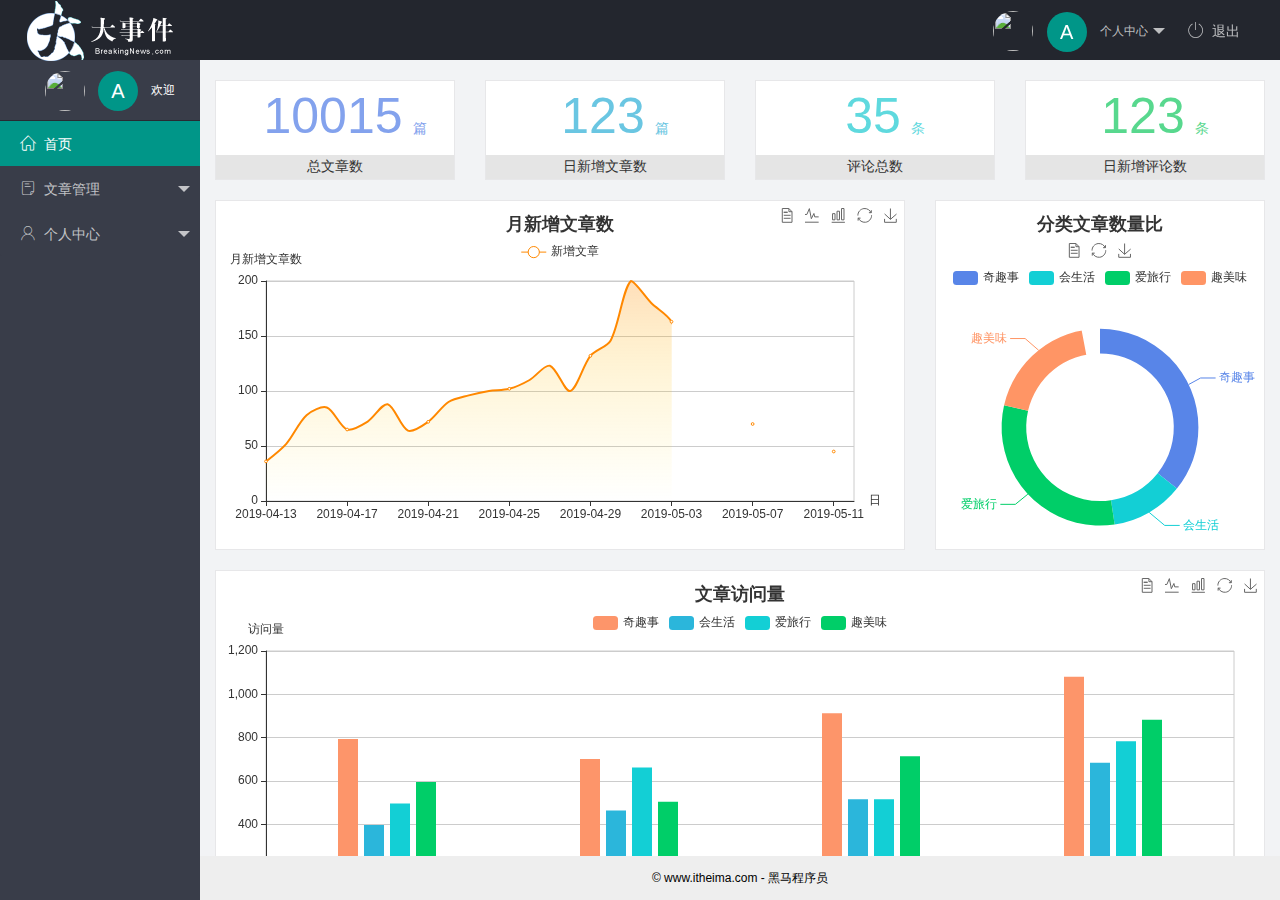
==== commit c441af57: "完成个人中心功能的开发" ====
--- a/index.html
+++ b/index.html
@@ -29,9 +29,9 @@
                         <span class="text-avatar">A</span> 个人中心
                     </a>
                     <dl class="layui-nav-child">
-                        <dd><a href="">基本资料</a></dd>
-                        <dd><a href="">更换头像</a></dd>
-                        <dd><a href="">重置密码</a></dd>
+                        <dd><a href="/user/user_info.html" target="fm">基本资料</a></dd>
+                        <dd><a href="/user/user_avatar.html" target="fm">更换头像</a></dd>
+                        <dd><a href="/user/user_pwd.html" target="fm">重置密码</a></dd>
                     </dl>
                 </li>
                 <li class="layui-nav-item">
@@ -82,17 +82,17 @@
                         </a>
                         <dl class="layui-nav-child">
                             <dd>
-                                <a href="javascript:;">
+                                <a href="/user/user_info.html" target="fm">
                                     <i class="layui-icon layui-icon-app"></i>基本资料
                                 </a>
                             </dd>
                             <dd>
-                                <a href="javascript:;">
+                                <a href="/user/user_avatar.html" target="fm">
                                     <i class="layui-icon layui-icon-app"></i>更换头像
                                 </a>
                             </dd>
                             <dd>
-                                <a href="javascript:;">
+                                <a href="/user/user_pwd.html" target="fm">
                                     <i class="layui-icon layui-icon-app"></i>重置密码
                                 </a>
                             </dd>
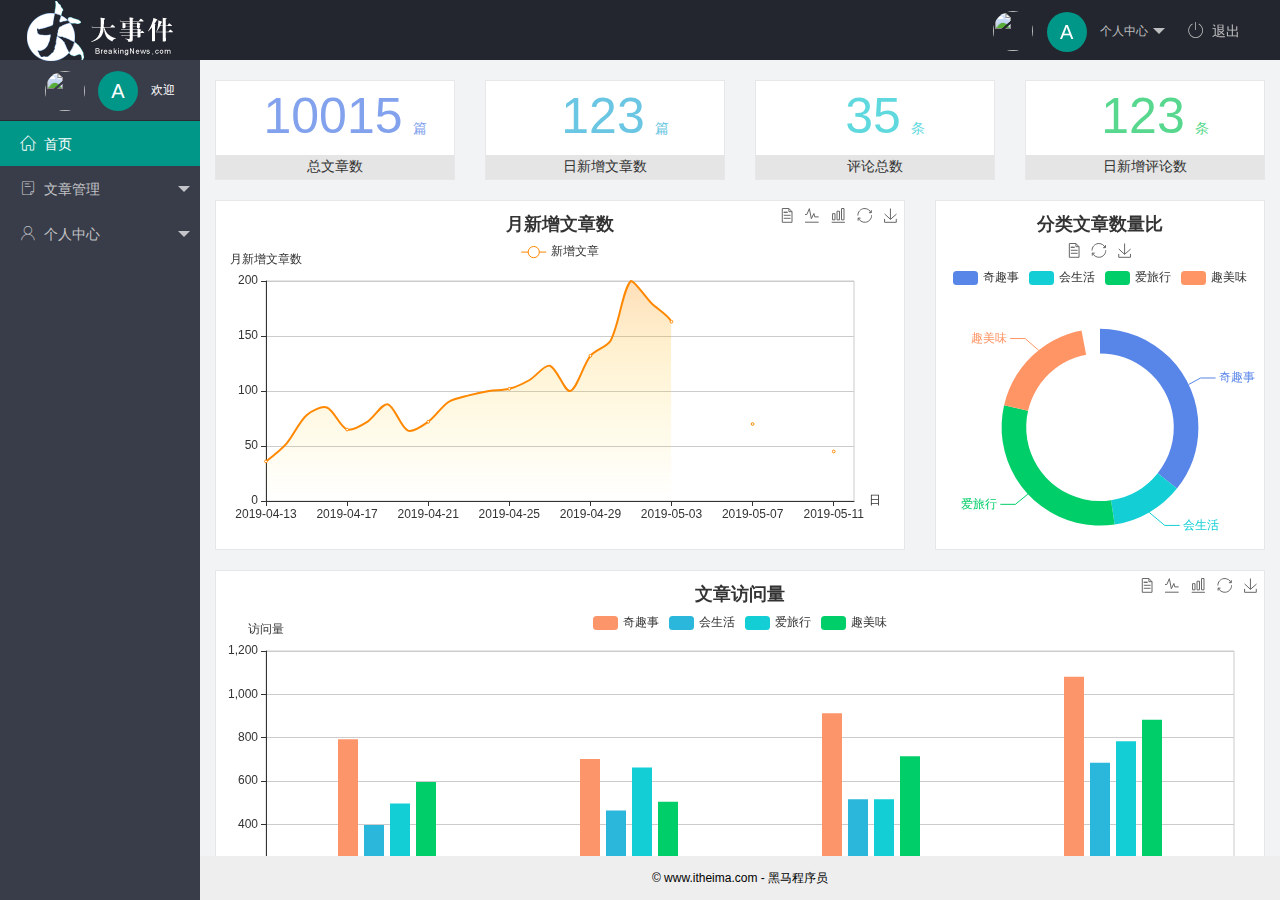
==== commit 0965618e: "完成文章管理相关功能的开发" ====
--- a/index.html
+++ b/index.html
@@ -60,17 +60,17 @@
                         </a>
                         <dl class="layui-nav-child">
                             <dd>
-                                <a href="javascript:;">
+                                <a href="/article/art_cate.html" target="fm">
                                     <i class="layui-icon layui-icon-app"></i>文章类别
                                 </a>
                             </dd>
-                            <dd>
-                                <a href="javascript:;">
-                                    <i class="layui-icon layui-icon-app"></i>文章类别
+                            <dd id="art-list">
+                                <a href="/article/art_list.html" target="fm">
+                                    <i class="layui-icon layui-icon-app"></i>文章列表
                                 </a>
                             </dd>
-                            <dd>
-                                <a href="javascript:;">
+                            <dd id="art-pub">
+                                <a href="/article/art_pub.html" target="fm">
                                     <i class="layui-icon layui-icon-app"></i>发表文章
                                 </a>
                             </dd>
